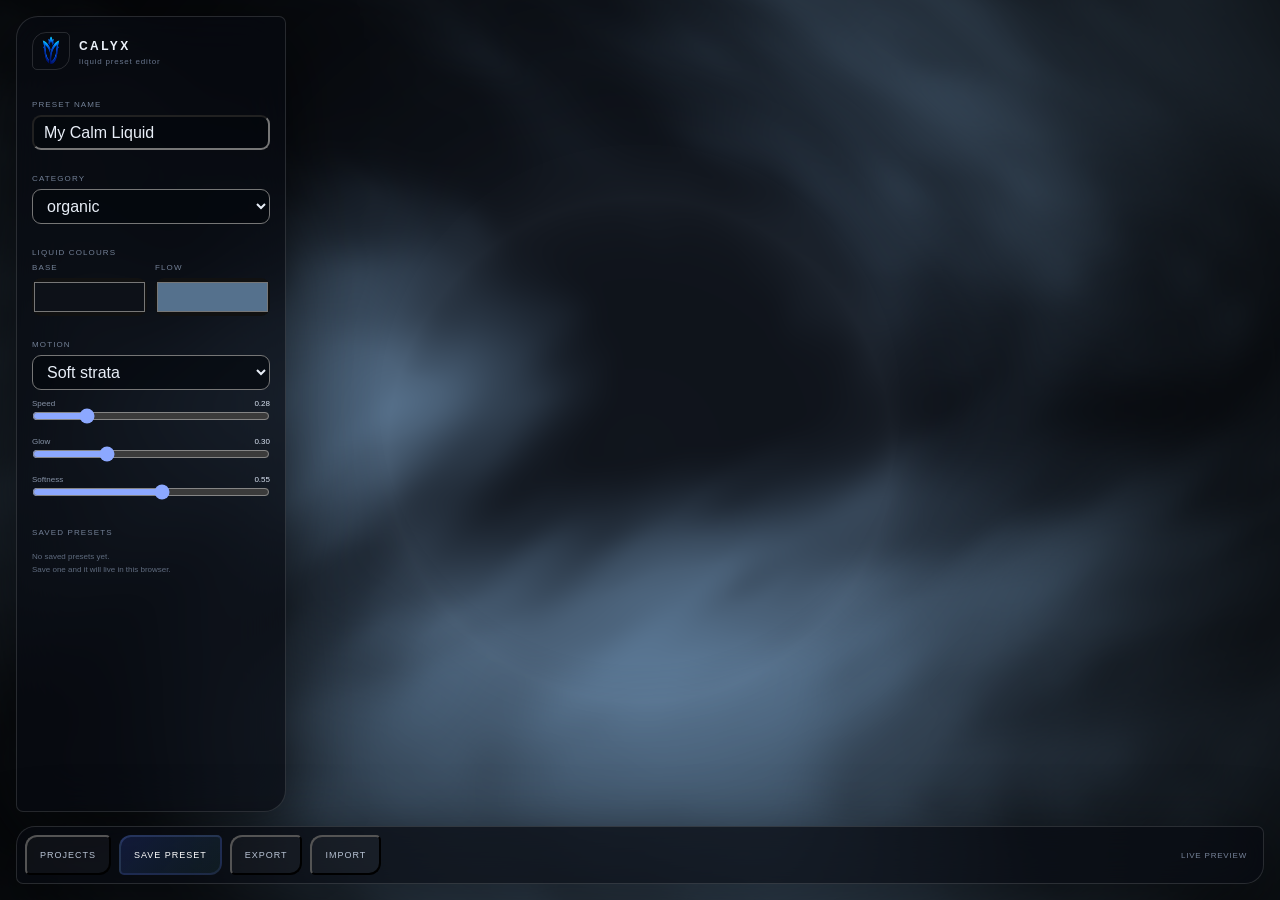
==== editor.html @ bb33efe3 "Create editor.html" ====
<!DOCTYPE html>
<html lang="en">

<head>
    <meta charset="UTF-8">
    <meta name="viewport" content="width=device-width,initial-scale=1,maximum-scale=1,user-scalable=no">
    <title>Calyx — Preset Editor</title>
    <link rel="icon" type="image/png" href="icon.png">
    <style>
        * {
            box-sizing: border-box;
            margin: 0;
            padding: 0
        }

        html,
        body {
            width: 100%;
            height: 100%;
            overflow: hidden;
            background: #030509;
            color: #edf3fb;
            font-family: -apple-system, BlinkMacSystemFont, "SF Pro Display", "Segoe UI", sans-serif
        }

        button,
        input,
        select {
            font: inherit
        }

        button {
            cursor: pointer
        }

        #gl {
            position: fixed;
            inset: 0;
            width: 100%;
            height: 100%;
            display: block
        }

        .shade {
            position: fixed;
            inset: 0;
            pointer-events: none;
            background: radial-gradient(circle at 50% 45%, transparent 32%, #000b 100%);
            z-index: 2
        }

        .panel {
            position: fixed;
            z-index: 10;
            background: #070a11b9;
            border: 1px solid #fff2;
            backdrop-filter: blur(24px);
            box-shadow: 0 22px 70px #0009
        }

        .side {
            left: 16px;
            top: 16px;
            bottom: 88px;
            width: 270px;
            border-radius: 22px 7px 22px 7px;
            padding: 15px;
            overflow: auto;
            scrollbar-width: thin;
            scrollbar-color: #ffffff30 transparent
        }

        .side::-webkit-scrollbar {
            width: 6px
        }

        .side::-webkit-scrollbar-thumb {
            background: #ffffff30;
            border-radius: 9px
        }

        .brand {
            display: flex;
            align-items: center;
            gap: 9px;
            margin-bottom: 18px
        }

        .brand img {
            width: 38px;
            height: 38px;
            border-radius: 14px 5px 14px 5px;
            border: 1px solid #fff2
        }

        .brand b {
            font-size: 12px;
            letter-spacing: .2em;
            text-transform: uppercase
        }

        .brand small {
            display: block;
            color: #68758c;
            font-size: 8px;
            margin-top: 3px;
            letter-spacing: .1em
        }

        .section {
            border-top: 1px solid #fff12;
            padding-top: 12px;
            margin-top: 12px
        }

        .section:first-of-type {
            border-top: 0;
            padding-top: 0;
            margin-top: 0
        }

        .label {
            display: block;
            color: #738096;
            font-size: 8px;
            letter-spacing: .14em;
            text-transform: uppercase;
            margin-bottom: 6px
        }

        input[type=text],
        select {
            width: 100%;
            height: 35px;
            background: #02050a99;
            border: 1px solid #fff17;
            color: #e8eef7;
            border-radius: 9px;
            padding: 0 10px;
            outline: 0
        }

        input[type=text]:focus,
        select:focus {
            border-color: #8baeff66
        }

        .row {
            display: grid;
            grid-template-columns: 1fr 1fr;
            gap: 8px
        }

        .field {
            margin-top: 9px
        }

        .color {
            height: 38px;
            width: 100%;
            border: 1px solid #fff17;
            border-radius: 9px;
            background: #111;
            overflow: hidden
        }

        .color input {
            width: 100%;
            height: 100%;
            border: 0;
            padding: 0;
            background: none
        }

        .range {
            width: 100%;
            accent-color: #8ca8ff
        }

        .rangeRow {
            display: flex;
            justify-content: space-between;
            color: #8793a7;
            font-size: 8px
        }

        .rangeRow output {
            color: #dbe5f4
        }

        .bottom {
            left: 16px;
            right: 16px;
            bottom: 16px;
            height: 58px;
            border-radius: 19px 7px 19px 7px;
            display: flex;
            align-items: center;
            gap: 8px;
            padding: 8px
        }

        .btn {
            height: 40px;
            border: 1px solid #fff16;
            background: #ffffff08;
            color: #b9c4d5;
            padding: 0 13px;
            border-radius: 12px 5px 12px 5px;
            font-size: 9px;
            letter-spacing: .11em
        }

        .btn:hover {
            background: #ffffff12;
            color: #fff
        }

        .primary {
            background: linear-gradient(135deg, #426bff2c, #6ef1e310);
            color: #fff;
            border-color: #7596ff38
        }

        .spacer {
            flex: 1
        }

        .presetName {
            color: #77849a;
            font-size: 8px;
            letter-spacing: .1em;
            text-transform: uppercase;
            padding: 0 8px
        }

        .cards {
            margin-top: 9px;
            display: grid;
            gap: 5px
        }

        .preset {
            border: 1px solid #fff12;
            background: #ffffff05;
            color: #aab5c5;
            border-radius: 8px;
            padding: 8px;
            text-align: left;
            font-size: 8px
        }

        .preset:hover {
            background: #ffffff0b;
            color: #fff
        }

        .empty {
            color: #5f6b7e;
            font-size: 8px;
            line-height: 1.6;
            padding: 5px 0
        }

        @media(max-width:760px) {
            .side {
                width: 230px;
                left: 8px;
                top: 8px;
                bottom: 78px
            }

            .bottom {
                left: 8px;
                right: 8px;
                bottom: 8px;
                overflow: auto
            }

            .bottom .btn {
                flex: none
            }

            .presetName {
                display: none
            }
        }
    </style>
</head>

<body>
    <canvas id="gl"></canvas>
    <div class="shade"></div>
    <aside class="panel side">
        <div class="brand"><img src="icon.png" alt="">
            <div><b>Calyx</b><small>liquid preset editor</small></div>
        </div>
        <div class="section"><label class="label">Preset name</label><input id="name" type="text" value="My Calm Liquid" maxlength="32">
        </div>
        <div class="section">
            <label class="label">Category</label><select id="cat"><option>organic</option><option>energy</option><option>matter</option><option>strange</option></select>
        </div>
        <div class="section"><label class="label">Liquid colours</label>
            <div class="row">
                <div><label class="label">Base</label>
                    <div class="color"><input id="a" type="color" value="#0d1118"></div>
                </div>
                <div><label class="label">Flow</label>
                    <div class="color"><input id="b" type="color" value="#55718d"></div>
                </div>
            </div>
        </div>
        <div class="section">
            <label class="label">Motion</label><select id="motion"><option value="0">Soft strata</option><option value="1">Cloudy flow</option><option value="2">Slow fold</option><option value="3">Gentle waves</option><option value="4">Quiet facets</option><option value="5">Warm drift</option><option value="6">Water current</option><option value="7">Soft rings</option><option value="8">Rotational haze</option><option value="9">Fine current</option><option value="10">Floating cloud</option><option value="11">Heavy flow</option><option value="12">Viscous blend</option><option value="13">Creamy ribbons</option><option value="14">Faint rain</option><option value="15">Velvet fold</option><option value="16">Long waves</option><option value="17">Still water</option></select>
            <div class="field">
                <div class="rangeRow"><span>Speed</span><output id="speedOut">0.28</output></div><input class="range" id="speed" type="range" min=".03" max="1.2" step=".01" value=".28">
            </div>
            <div class="field">
                <div class="rangeRow"><span>Glow</span><output id="glowOut">0.30</output></div><input class="range" id="glow" type="range" min="0" max="1" step=".01" value=".30">
            </div>
            <div class="field">
                <div class="rangeRow"><span>Softness</span><output id="softOut">0.55</output></div><input class="range" id="soft" type="range" min="0" max="1" step=".01" value=".55">
            </div>
        </div>
        <div class="section"><label class="label">Saved presets</label>
            <div id="saved" class="cards"></div>
        </div>
    </aside>
    <div class="panel bottom">
        <button class="btn" id="back">PROJECTS</button><button class="btn primary" id="save">SAVE PRESET</button><button class="btn" id="export">EXPORT</button><button class="btn" id="import">IMPORT</button><input id="file" type="file" accept=".json,application/json" hidden><span class="spacer"></span><span class="presetName" id="status">LIVE PREVIEW</span>
    </div>
    <script id="vs" type="x-shader/x-vertex">attribute vec2 a_position;void main(){gl_Position=vec4(a_position,0.,1.);}
    </script>
    <script id="fs" type="x-shader/x-fragment">
        precision mediump float;
uniform vec2 u_resolution,u_mouse;uniform float u_time,u_pulse,u_speed,u_soft,u_glow;uniform vec3 u_a,u_b;uniform int u_motion;
float hash(vec2 p){return fract(sin(dot(p,vec2(127.1,311.7)))*43758.5453);}
float noise(vec2 p){vec2 i=floor(p),f=fract(p);f=f*f*(3.-2.*f);return mix(mix(hash(i),hash(i+vec2(1.,0.)),f.x),mix(hash(i+vec2(0.,1.)),hash(i+vec2(1.,1.)),f.x),f.y);}
float fbm(vec2 p){float v=0.,a=.5;for(int i=0;i<4;i++){v+=noise(p)*a;p*=2.;a*=.5;}return v;}
vec2 rot(vec2 p,float a){float c=cos(a),s=sin(a);return vec2(c*p.x-s*p.y,s*p.x+c*p.y);}
void main(){
vec2 uv=(gl_FragCoord.xy-.5*u_resolution.xy)/min(u_resolution.x,u_resolution.y),mouse=(u_mouse-.5*u_resolution.xy)/min(u_resolution.x,u_resolution.y),p=uv;
float t=u_time*u_speed,d=length(p);p+=(mouse-p)*.055/(length(mouse-p)+.45);float v=0.;
if(u_motion==0){vec2 q=p;q.x+=sin(q.y*6.-t*.65)*.16;v=fbm(q*2.7+vec2(t*.06,-t*.03));}
else if(u_motion==1){vec2 q=p*2.5;v=fbm(q+vec2(t*.08,-t*.04));}
else if(u_motion==2){vec2 q=rot(p,t*.05);v=fbm(q*3.0);v=.5+.5*v+sin(q.x*7.+v*3.-t)*.08;}
else if(u_motion==3){vec2 q=p;q.y+=sin(q.x*5.+t*.45)*.12;v=fbm(q*3.2);}
else if(u_motion==4){vec2 q=p*3.;vec2 g=abs(fract(q)-.5);v=1.-length(g)*1.45;v=v*.7+fbm(q+t*.04)*.3;}
else if(u_motion==5){vec2 q=p*2.1;v=fbm(q+vec2(t*.16,-t*.08));v=.5+.5*v;}
else if(u_motion==6){vec2 q=p*3.;q.y+=sin(q.x*5.+t*.5)*.10;v=fbm(q);}
else if(u_motion==7){vec2 q=p*2.8;v=sin(length(q+vec2(sin(t),cos(t))*.12)*7.-t)*.10+.5+fbm(q+t*.03)*.35;}
else if(u_motion==8){vec2 q=rot(p,t*.035);v=fbm(q*2.2);}
else if(u_motion==9){vec2 q=p*3.;v=fbm(q*1.6+vec2(t*.05,-t*.02));v+=sin(q.x*8.+q.y*3.-t)*.08;}
else if(u_motion==10){vec2 q=p*3.5;v=fbm(q+vec2(sin(t*.3),cos(t*.25))*.12);}
else if(u_motion==11){vec2 q=p*2.5;v=fbm(q);v+=sin(q.x*5.+fbm(q*2.)*2.-t*.35)*.10;}
else if(u_motion==12){vec2 q=p;q.x+=fbm(q*2.)*.28;v=fbm(q*3.+vec2(t*.035,-t*.018));}
else if(u_motion==13){vec2 q=p*2.;q.y+=sin(q.x*4.+t*.2)*.08;v=fbm(q*2.);v+=sin(q.x*4.+v*2.-t*.15)*.06;}
else if(u_motion==14){vec2 q=p*4.;float col=floor(q.x);float yy=fract(q.y+t*.12*(.5+hash(vec2(col,2.))));v=smoothstep(.92,.12,yy)*.24+fbm(q*.7)*.55;}
else if(u_motion==15){vec2 q=rot(p,t*.02);v=fbm(q*2.4);v+=sin(q.x*5.+v*5.-t*.25)*.08;}
else if(u_motion==16){vec2 q=p;q.y+=sin(q.x*4.+t*.25)*.14;v=fbm(q*2.5);}
else {vec2 q=p*2.;v=fbm(q+vec2(sin(t*.2),cos(t*.17))*.08);v+=sin(q.x*3.+q.y*2.-t*.15)*.05;}
v=clamp(v,.02,.98);float s=smoothstep(.15,.85,v);vec3 color=mix(u_a,u_b,s);
float detail=mix(.03,.14,u_soft);color+=vec3(.8,.9,1.)*(pow(max(0.,1.-abs(v-.58)*3.2),2.)*detail*u_glow);
color+=vec3(.8,.9,1.)*(exp(-length(p-mouse)*6.)*.045*u_glow+exp(-abs(d-(.28+u_pulse*.12))*25.)*.12*u_glow);
color*=1.05-.38*smoothstep(.2,1.,d);gl_FragColor=vec4(max(color,vec3(0.)),1.);
}
</script>
    <script>
        const $=id=>document.getElementById(id), canvas=$("gl"),gl=canvas.getContext("webgl",{antialias:false});
function sh(t,s){let x=gl.createShader(t);gl.shaderSource(x,s);gl.compileShader(x);if(!gl.getShaderParameter(x,gl.COMPILE_STATUS))throw Error(gl.getShaderInfoLog(x));return x}
let p=gl.createProgram();gl.attachShader(p,sh(gl.VERTEX_SHADER,$("vs").textContent));gl.attachShader(p,sh(gl.FRAGMENT_SHADER,$("fs").textContent));gl.linkProgram(p);gl.useProgram(p);
let b=gl.createBuffer();gl.bindBuffer(gl.ARRAY_BUFFER,b);gl.bufferData(gl.ARRAY_BUFFER,new Float32Array([-1,-1,1,-1,-1,1,-1,1,1,-1,1,1]),gl.STATIC_DRAW);
let pos=gl.getAttribLocation(p,"a_position");gl.enableVertexAttribArray(pos);gl.vertexAttribPointer(pos,2,gl.FLOAT,false,0,0);
const U={res:gl.getUniformLocation(p,"u_resolution"),mouse:gl.getUniformLocation(p,"u_mouse"),time:gl.getUniformLocation(p,"u_time"),motion:gl.getUniformLocation(p,"u_motion"),pulse:gl.getUniformLocation(p,"u_pulse"),a:gl.getUniformLocation(p,"u_a"),b:gl.getUniformLocation(p,"u_b"),speed:gl.getUniformLocation(p,"u_speed"),soft:gl.getUniformLocation(p,"u_soft"),glow:gl.getUniformLocation(p,"u_glow")};
let dpr=1,W=1,H=1,mx=innerWidth/2,my=innerHeight/2,tx=mx,ty=innerHeight-my,pulse=0;
function resize(){dpr=Math.min(devicePixelRatio||1,1.25);W=Math.max(1,innerWidth*dpr);H=Math.max(1,innerHeight*dpr);canvas.width=W;canvas.height=H;gl.viewport(0,0,W,H)}addEventListener("resize",resize);resize();
addEventListener("pointermove",e=>{tx=e.clientX*dpr;ty=(innerHeight-e.clientY)*dpr},{passive:true});addEventListener("pointerdown",()=>pulse=1,{passive:true});
function rgb(h){h=h.replace("#","");return[parseInt(h.slice(0,2),16)/255,parseInt(h.slice(2,4),16)/255,parseInt(h.slice(4,6),16)/255]}
function preset(){return{name:$("name").value.trim()||"Untitled Liquid",category:$("cat").value,a:$("a").value,b:$("b").value,motion:+$("motion").value,speed:+$("speed").value,glow:+$("glow").value,soft:+$("soft").value,version:1}}
function apply(o){$("name").value=o.name||"Untitled Liquid";$("cat").value=o.category||"organic";$("a").value=o.a||"#0d1118";$("b").value=o.b||"#55718d";$("motion").value=o.motion??0;$("speed").value=o.speed??.28;$("glow").value=o.glow??.3;$("soft").value=o.soft??.55;sync()}
function sync(){["speed","glow","soft"].forEach(id=>$(id+"Out").textContent=(+$(id).value).toFixed(2))}
["name","cat","a","b","motion","speed","glow","soft"].forEach(id=>$(id).addEventListener("input",sync));sync();
function renderSaved(){let arr=JSON.parse(localStorage.getItem("calyx.presets")||"[]"),box=$("saved");box.innerHTML="";if(!arr.length){box.innerHTML='<div class="empty">No saved presets yet.<br>Save one and it will live in this browser.</div>';return}arr.forEach((o,i)=>{let x=document.createElement("button");x.className="preset";x.textContent=o.name;x.onclick=()=>apply(o);box.appendChild(x)})}
$("save").onclick=()=>{let o=preset(),arr=JSON.parse(localStorage.getItem("calyx.presets")||"[]");let i=arr.findIndex(x=>x.name===o.name);if(i>=0)arr[i]=o;else arr.unshift(o);localStorage.setItem("calyx.presets",JSON.stringify(arr));renderSaved();$("status").textContent="SAVED • "+o.name;setTimeout(()=>$("status").textContent="LIVE PREVIEW",1200)};
$("export").onclick=()=>{let o=preset(),blob=new Blob([JSON.stringify(o,null,2)],{type:"application/json"}),a=document.createElement("a");a.href=URL.createObjectURL(blob);a.download=o.name.toLowerCase().replace(/[^a-z0-9]+/g,"-")+".json";a.click();URL.revokeObjectURL(a.href);$("status").textContent="EXPORTED";setTimeout(()=>$("status").textContent="LIVE PREVIEW",1000)};
$("import").onclick=()=>$("file").click();
$("file").onchange=e=>{let f=e.target.files[0];if(!f)return;let r=new FileReader();r.onload=()=>{try{apply(JSON.parse(r.result));$("status").textContent="IMPORTED"}catch(_){$("status").textContent="INVALID PRESET"}setTimeout(()=>$("status").textContent="LIVE PREVIEW",1200)};r.readAsText(f);e.target.value=""};
$("back").onclick=()=>location.href="index.html";
function frame(t){mx+=(tx-mx)*.08;my+=(ty-my)*.08;pulse*=.92;let o=preset();gl.uniform2f(U.res,W,H);gl.uniform2f(U.mouse,mx,my);gl.uniform1f(U.time,t*.001);gl.uniform1i(U.motion,o.motion);gl.uniform1f(U.pulse,pulse);gl.uniform3fv(U.a,rgb(o.a));gl.uniform3fv(U.b,rgb(o.b));gl.uniform1f(U.speed,o.speed);gl.uniform1f(U.soft,o.soft);gl.uniform1f(U.glow,o.glow);gl.drawArrays(gl.TRIANGLES,0,6);requestAnimationFrame(frame)}
renderSaved();requestAnimationFrame(frame);
    </script>
</body>

</html>
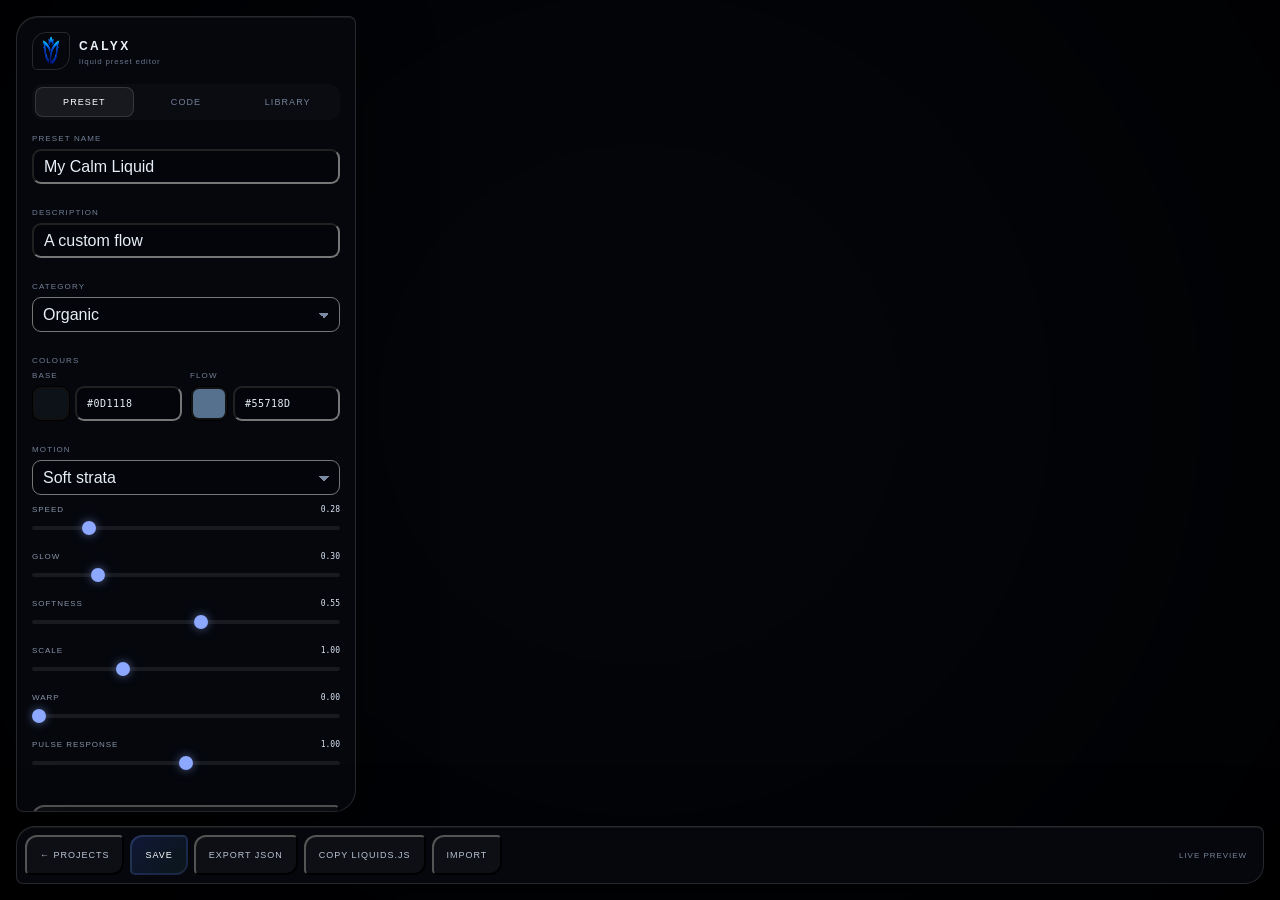
==== commit afda3f22: "Update editor.html" ====
--- a/editor.html
+++ b/editor.html
@@ -2,393 +2,1541 @@
 <html lang="en">
 
 <head>
-    <meta charset="UTF-8">
-    <meta name="viewport" content="width=device-width,initial-scale=1,maximum-scale=1,user-scalable=no">
-    <title>Calyx — Preset Editor</title>
-    <link rel="icon" type="image/png" href="icon.png">
-    <style>
-        * {
-            box-sizing: border-box;
-            margin: 0;
-            padding: 0
+  <meta charset="UTF-8">
+  <meta name="viewport" content="width=device-width,initial-scale=1,maximum-scale=1,user-scalable=no">
+  <title>Calyx — Preset Editor</title>
+  <link rel="icon" type="image/png" href="icon.png">
+  <style>
+    * {
+      box-sizing: border-box;
+      margin: 0;
+      padding: 0
+    }
+
+    html,
+    body {
+      width: 100%;
+      height: 100%;
+      overflow: hidden;
+      background: #030509;
+      color: #edf3fb;
+      font-family: -apple-system, BlinkMacSystemFont, "SF Pro Display", "Segoe UI", sans-serif
+    }
+
+    button,
+    input,
+    select,
+    textarea {
+      font: inherit
+    }
+
+    button {
+      cursor: pointer
+    }
+
+    #gl {
+      position: fixed;
+      inset: 0;
+      width: 100%;
+      height: 100%;
+      display: block
+    }
+
+    .shade {
+      position: fixed;
+      inset: 0;
+      pointer-events: none;
+      background: radial-gradient(circle at 50% 45%, transparent 32%, #000b 100%);
+      z-index: 2
+    }
+
+    .panel {
+      position: fixed;
+      z-index: 10;
+      background: #070a11c2;
+      border: 1px solid #fff2;
+      backdrop-filter: blur(26px);
+      box-shadow: 0 22px 70px #0009, inset 0 1px #fff1
+    }
+
+    /* ---------- SIDE PANEL ---------- */
+    .side {
+      left: 16px;
+      top: 16px;
+      bottom: 88px;
+      width: 340px;
+      border-radius: 22px 7px 22px 7px;
+      padding: 15px;
+      overflow-y: auto;
+      overflow-x: hidden;
+      scrollbar-width: thin;
+      scrollbar-color: #ffffff30 transparent;
+      display: flex;
+      flex-direction: column
+    }
+
+    .side::-webkit-scrollbar {
+      width: 6px
+    }
+
+    .side::-webkit-scrollbar-thumb {
+      background: #ffffff30;
+      border-radius: 9px
+    }
+
+    .side::-webkit-scrollbar-thumb:hover {
+      background: #ffffff50
+    }
+
+    .brand {
+      display: flex;
+      align-items: center;
+      gap: 9px;
+      margin-bottom: 14px;
+      flex-shrink: 0
+    }
+
+    .brand img {
+      width: 38px;
+      height: 38px;
+      border-radius: 14px 5px 14px 5px;
+      border: 1px solid #fff2
+    }
+
+    .brand b {
+      font-size: 12px;
+      letter-spacing: .2em;
+      text-transform: uppercase
+    }
+
+    .brand small {
+      display: block;
+      color: #68758c;
+      font-size: 8px;
+      margin-top: 3px;
+      letter-spacing: .1em
+    }
+
+    /* ---------- TABS ---------- */
+    .tabs {
+      display: flex;
+      gap: 3px;
+      padding: 3px;
+      background: #ffffff06;
+      border: 1px solid #fff10;
+      border-radius: 11px;
+      margin-bottom: 14px;
+      flex-shrink: 0
+    }
+
+    .tab {
+      flex: 1;
+      height: 30px;
+      border: 1px solid transparent;
+      background: transparent;
+      color: #75829a;
+      border-radius: 8px;
+      font-size: 9px;
+      letter-spacing: .12em;
+      text-transform: uppercase;
+      cursor: pointer;
+      transition: .18s
+    }
+
+    .tab:hover {
+      color: #c8d2e2
+    }
+
+    .tab.active {
+      background: #ffffff0e;
+      color: #fff;
+      border-color: #fff2
+    }
+
+    .tab-panel {
+      display: none;
+      animation: panelFade .25s ease-out
+    }
+
+    .tab-panel.active {
+      display: block
+    }
+
+    @keyframes panelFade {
+      from {
+        opacity: 0;
+        transform: translateY(4px)
+      }
+
+      to {
+        opacity: 1;
+        transform: translateY(0)
+      }
+    }
+
+    /* ---------- FORM ---------- */
+    .section {
+      border-top: 1px solid #fff12;
+      padding-top: 12px;
+      margin-top: 12px
+    }
+
+    .section:first-child {
+      border-top: 0;
+      padding-top: 0;
+      margin-top: 0
+    }
+
+    .label {
+      display: block;
+      color: #738096;
+      font-size: 8px;
+      letter-spacing: .14em;
+      text-transform: uppercase;
+      margin-bottom: 6px
+    }
+
+    input[type=text],
+    select {
+      width: 100%;
+      height: 35px;
+      background: #02050a99;
+      border: 1px solid #fff17;
+      color: #e8eef7;
+      border-radius: 9px;
+      padding: 0 10px;
+      outline: 0;
+      transition: border-color .18s
+    }
+
+    input[type=text]:focus,
+    select:focus {
+      border-color: #8baeff66
+    }
+
+    select {
+      appearance: none;
+      background-image: linear-gradient(45deg, transparent 50%, #7b8aa0 50%),
+        linear-gradient(135deg, #7b8aa0 50%, transparent 50%);
+      background-position: calc(100% - 15px) 15px, calc(100% - 10px) 15px;
+      background-size: 5px 5px, 5px 5px;
+      background-repeat: no-repeat;
+      padding-right: 30px
+    }
+
+    .row {
+      display: grid;
+      grid-template-columns: 1fr 1fr;
+      gap: 8px
+    }
+
+    .field {
+      margin-top: 9px
+    }
+
+    .colorWrap {
+      display: flex;
+      gap: 5px;
+      align-items: stretch
+    }
+
+    .colorWrap input[type=color] {
+      width: 38px;
+      height: 35px;
+      border: 1px solid #fff17;
+      border-radius: 9px;
+      background: #111;
+      padding: 2px;
+      cursor: pointer
+    }
+
+    .colorWrap input[type=color]::-webkit-color-swatch-wrapper {
+      padding: 0
+    }
+
+    .colorWrap input[type=color]::-webkit-color-swatch {
+      border: 0;
+      border-radius: 6px
+    }
+
+    .colorWrap input[type=text] {
+      flex: 1;
+      font-family: "SF Mono", Monaco, Menlo, Consolas, monospace;
+      font-size: 10px;
+      letter-spacing: .05em;
+      text-transform: uppercase
+    }
+
+    /* ---------- SLIDERS ---------- */
+    .slider {
+      margin-top: 10px
+    }
+
+    .sliderHead {
+      display: flex;
+      justify-content: space-between;
+      color: #8793a7;
+      font-size: 8px;
+      letter-spacing: .12em;
+      text-transform: uppercase;
+      margin-bottom: 4px
+    }
+
+    .sliderHead output {
+      color: #dbe5f4;
+      font-family: "SF Mono", Monaco, Menlo, Consolas, monospace;
+      letter-spacing: 0
+    }
+
+    input[type=range] {
+      width: 100%;
+      -webkit-appearance: none;
+      appearance: none;
+      height: 20px;
+      background: transparent;
+      cursor: pointer
+    }
+
+    input[type=range]::-webkit-slider-runnable-track {
+      height: 4px;
+      background: #ffffff14;
+      border-radius: 4px
+    }
+
+    input[type=range]::-webkit-slider-thumb {
+      -webkit-appearance: none;
+      appearance: none;
+      width: 14px;
+      height: 14px;
+      border-radius: 50%;
+      background: #8ca8ff;
+      margin-top: -5px;
+      box-shadow: 0 0 10px #8ca8ff88;
+      transition: transform .15s
+    }
+
+    input[type=range]:hover::-webkit-slider-thumb {
+      transform: scale(1.15)
+    }
+
+    input[type=range]::-moz-range-track {
+      height: 4px;
+      background: #ffffff14;
+      border-radius: 4px
+    }
+
+    input[type=range]::-moz-range-thumb {
+      width: 14px;
+      height: 14px;
+      border: 0;
+      border-radius: 50%;
+      background: #8ca8ff;
+      box-shadow: 0 0 10px #8ca8ff88
+    }
+
+    /* ---------- BUTTONS ---------- */
+    .btn {
+      height: 40px;
+      border: 1px solid #fff16;
+      background: #ffffff08;
+      color: #b9c4d5;
+      padding: 0 13px;
+      border-radius: 12px 5px 12px 5px;
+      font-size: 9px;
+      letter-spacing: .11em;
+      transition: .18s;
+      white-space: nowrap
+    }
+
+    .btn:hover {
+      background: #ffffff12;
+      color: #fff
+    }
+
+    .btn:active {
+      transform: scale(.96)
+    }
+
+    .primary {
+      background: linear-gradient(135deg, #426bff2c, #6ef1e310);
+      color: #fff;
+      border-color: #7596ff38
+    }
+
+    .btn.full {
+      width: 100%;
+      margin-top: 4px
+    }
+
+    .btn.chip {
+      height: 26px;
+      padding: 0 9px;
+      border-radius: 8px 4px 8px 4px;
+      font-size: 8px;
+      letter-spacing: .08em
+    }
+
+    .btn.danger:hover {
+      background: #ff3b3b22;
+      border-color: #ff3b3b55;
+      color: #ffb0b0
+    }
+
+    /* ---------- CODE TAB ---------- */
+    .codeHelp {
+      background: #ffffff05;
+      border: 1px solid #fff10;
+      border-radius: 10px;
+      padding: 10px;
+      font-size: 8px;
+      line-height: 1.7;
+      color: #8793a7;
+      margin-bottom: 10px
+    }
+
+    .codeHelp b {
+      color: #b9c4d5
+    }
+
+    .codeHelp code {
+      font-family: "SF Mono", Monaco, Menlo, Consolas, monospace;
+      background: #ffffff0a;
+      padding: 1px 4px;
+      border-radius: 3px;
+      color: #cdd8e8
+    }
+
+    .codeHelp details {
+      margin-top: 6px
+    }
+
+    .codeHelp summary {
+      cursor: pointer;
+      color: #9aa8bf;
+      outline: 0
+    }
+
+    .codeHelp ul {
+      margin: 6px 0 0 14px;
+      padding: 0
+    }
+
+    .codeHelp li {
+      margin: 3px 0
+    }
+
+    #customCode {
+      width: 100%;
+      min-height: 300px;
+      background: #02050a;
+      border: 1px solid #fff17;
+      border-radius: 10px;
+      color: #cdd8e8;
+      padding: 12px;
+      font-family: "SF Mono", Monaco, Menlo, Consolas, monospace;
+      font-size: 11px;
+      line-height: 1.65;
+      resize: vertical;
+      outline: 0;
+      tab-size: 2;
+      transition: border-color .18s;
+      caret-color: #8ca8ff
+    }
+
+    #customCode:focus {
+      border-color: #8baeff66
+    }
+
+    #customCode::placeholder {
+      color: #445064
+    }
+
+    .snippetRow {
+      display: flex;
+      flex-wrap: wrap;
+      gap: 5px;
+      margin-top: 9px
+    }
+
+    .codeError {
+      display: none;
+      margin-top: 9px;
+      padding: 9px 11px;
+      background: #ff3b3b14;
+      border: 1px solid #ff5b5b44;
+      border-radius: 9px;
+      color: #ffb0b0;
+      font-family: "SF Mono", Monaco, Menlo, Consolas, monospace;
+      font-size: 9px;
+      line-height: 1.5;
+      white-space: pre-wrap;
+      word-break: break-word
+    }
+
+    .codeError.show {
+      display: block
+    }
+
+    /* ---------- LIBRARY ---------- */
+    .cards {
+      display: grid;
+      gap: 6px
+    }
+
+    .preset {
+      display: flex;
+      align-items: center;
+      gap: 10px;
+      border: 1px solid #fff12;
+      background: #ffffff05;
+      border-radius: 12px 5px 12px 5px;
+      padding: 9px 11px;
+      text-align: left;
+      font-size: 10px;
+      color: #dbe5f4;
+      transition: .18s;
+      cursor: pointer
+    }
+
+    .preset:hover {
+      background: #ffffff0b;
+      border-color: #fff3;
+      transform: translateX(2px)
+    }
+
+    .preset .swatch {
+      display: flex;
+      gap: 3px;
+      flex-shrink: 0
+    }
+
+    .preset .swatch i {
+      display: block;
+      width: 12px;
+      height: 12px;
+      border-radius: 50%;
+      border: 1px solid #fff2
+    }
+
+    .preset .pInfo {
+      flex: 1;
+      min-width: 0
+    }
+
+    .preset .pInfo b {
+      display: block;
+      font-weight: 500;
+      white-space: nowrap;
+      overflow: hidden;
+      text-overflow: ellipsis
+    }
+
+    .preset .pInfo small {
+      display: block;
+      color: #68758c;
+      font-size: 8px;
+      margin-top: 2px
+    }
+
+    .preset .pDel {
+      width: 24px;
+      height: 24px;
+      border: 1px solid transparent;
+      background: transparent;
+      color: #5f6b7e;
+      border-radius: 6px;
+      font-size: 14px;
+      line-height: 1;
+      cursor: pointer;
+      transition: .15s;
+      flex-shrink: 0
+    }
+
+    .preset .pDel:hover {
+      color: #ff8080;
+      background: #ff3b3b18;
+      border-color: #ff5b5b44
+    }
+
+    .empty {
+      color: #5f6b7e;
+      font-size: 9px;
+      line-height: 1.7;
+      padding: 12px 5px;
+      text-align: center
+    }
+
+    /* ---------- BOTTOM BAR ---------- */
+    .bottom {
+      left: 16px;
+      right: 16px;
+      bottom: 16px;
+      height: 58px;
+      border-radius: 19px 7px 19px 7px;
+      display: flex;
+      align-items: center;
+      gap: 6px;
+      padding: 8px;
+      overflow-x: auto;
+      scrollbar-width: none
+    }
+
+    .bottom::-webkit-scrollbar {
+      display: none
+    }
+
+    .spacer {
+      flex: 1;
+      min-width: 12px
+    }
+
+    .status {
+      color: #77849a;
+      font-size: 8px;
+      letter-spacing: .12em;
+      text-transform: uppercase;
+      padding: 0 8px;
+      white-space: nowrap;
+      transition: color .25s
+    }
+
+    .status.success {
+      color: #7ed7b9
+    }
+
+    .status.error {
+      color: #ff8080
+    }
+
+    /* ---------- TOAST ---------- */
+    .toast {
+      position: fixed;
+      bottom: 92px;
+      left: 50%;
+      transform: translateX(-50%) translateY(20px);
+      padding: 12px 22px;
+      background: #0a0e17e8;
+      border: 1px solid #fff2;
+      border-radius: 14px 6px 14px 6px;
+      color: #e8eef7;
+      font-size: 10px;
+      letter-spacing: .12em;
+      text-transform: uppercase;
+      backdrop-filter: blur(20px);
+      z-index: 100;
+      opacity: 0;
+      pointer-events: none;
+      transition: opacity .3s, transform .3s;
+      box-shadow: 0 18px 50px #0009
+    }
+
+    .toast.show {
+      opacity: 1;
+      transform: translateX(-50%) translateY(0)
+    }
+
+    .toast.success {
+      border-color: #5bffa288;
+      color: #b0ffd0
+    }
+
+    .toast.error {
+      border-color: #ff5b5b88;
+      color: #ffb0b0
+    }
+
+    /* ---------- RESPONSIVE ---------- */
+    @media(max-width:820px) {
+      .side {
+        width: calc(100vw - 16px);
+        left: 8px;
+        top: 8px;
+        bottom: 78px;
+        padding: 12px
+      }
+
+      .bottom {
+        left: 8px;
+        right: 8px;
+        bottom: 8px;
+        height: 56px
+      }
+
+      .status {
+        display: none
+      }
+    }
+
+    @media(max-width:420px) {
+      .tabs .tab {
+        font-size: 8px;
+        letter-spacing: .08em
+      }
+
+      .bottom .btn {
+        padding: 0 10px;
+        font-size: 8px
+      }
+    }
+  </style>
+</head>
+
+<body>
+  <canvas id="gl"></canvas>
+  <div class="shade"></div>
+
+  <aside class="panel side">
+    <div class="brand">
+      <img src="icon.png" alt="">
+      <div><b>Calyx</b><small>liquid preset editor</small></div>
+    </div>
+
+    <div class="tabs">
+      <button class="tab active" data-tab="preset">PRESET</button>
+      <button class="tab" data-tab="code">CODE</button>
+      <button class="tab" data-tab="presets">LIBRARY</button>
+    </div>
+
+    <!-- ============ PRESET TAB ============ -->
+    <div class="tab-panel active" data-panel="preset">
+      <div class="section">
+        <label class="label">Preset name</label>
+        <input id="name" type="text" value="My Calm Liquid" maxlength="32">
+      </div>
+
+      <div class="section">
+        <label class="label">Description</label>
+        <input id="desc" type="text" value="A custom flow" maxlength="48">
+      </div>
+
+      <div class="section">
+        <label class="label">Category</label>
+        <select id="cat">
+          <option value="organic">Organic</option>
+          <option value="energy">Energy</option>
+          <option value="matter">Matter</option>
+          <option value="strange">Strange</option>
+        </select>
+      </div>
+
+      <div class="section">
+        <label class="label">Colours</label>
+        <div class="row">
+          <div>
+            <label class="label">Base</label>
+            <div class="colorWrap">
+              <input id="a" type="color" value="#0d1118">
+              <input id="aHex" type="text" value="#0d1118" maxlength="7">
+            </div>
+          </div>
+          <div>
+            <label class="label">Flow</label>
+            <div class="colorWrap">
+              <input id="b" type="color" value="#55718d">
+              <input id="bHex" type="text" value="#55718d" maxlength="7">
+            </div>
+          </div>
+        </div>
+      </div>
+
+      <div class="section">
+        <label class="label">Motion</label>
+        <select id="motion">
+          <option value="0">Soft strata</option>
+          <option value="1">Cloudy flow</option>
+          <option value="2">Slow fold</option>
+          <option value="3">Gentle waves</option>
+          <option value="4">Quiet facets</option>
+          <option value="5">Warm drift</option>
+          <option value="6">Water current</option>
+          <option value="7">Soft rings</option>
+          <option value="8">Rotational haze</option>
+          <option value="9">Fine current</option>
+          <option value="10">Floating cloud</option>
+          <option value="11">Heavy flow</option>
+          <option value="12">Viscous blend</option>
+          <option value="13">Creamy ribbons</option>
+          <option value="14">Faint rain</option>
+          <option value="15">Velvet fold</option>
+          <option value="16">Long waves</option>
+          <option value="17">Still water</option>
+          <option value="18">Mirror distortion</option>
+          <option value="19">Dense lattice</option>
+          <option value="20">Charged spiral</option>
+          <option value="21">Earthy growth</option>
+          <option value="22">Branching heat</option>
+          <option value="23">Soft mirror</option>
+          <option value="24">Fluid sheets</option>
+          <option value="25">Floral turbulence</option>
+          <option value="26">Pressure waves</option>
+          <option value="27">Cracked convection</option>
+          <option value="28">Planetary heat</option>
+          <option value="29">Icy growth</option>
+          <option value="30">Dark folds</option>
+          <option value="31">Particle stream</option>
+          <option value="-1">✨ Custom Code</option>
+        </select>
+
+        <div class="slider">
+          <div class="sliderHead"><span>Speed</span><output id="speedOut">0.28</output></div>
+          <input type="range" id="speed" min=".03" max="1.5" step=".01" value=".28">
+        </div>
+        <div class="slider">
+          <div class="sliderHead"><span>Glow</span><output id="glowOut">0.30</output></div>
+          <input type="range" id="glow" min="0" max="1.5" step=".01" value=".30">
+        </div>
+        <div class="slider">
+          <div class="sliderHead"><span>Softness</span><output id="softOut">0.55</output></div>
+          <input type="range" id="soft" min="0" max="1" step=".01" value=".55">
+        </div>
+        <div class="slider">
+          <div class="sliderHead"><span>Scale</span><output id="scaleOut">1.00</output></div>
+          <input type="range" id="scale" min=".2" max="3" step=".01" value="1">
+        </div>
+        <div class="slider">
+          <div class="sliderHead"><span>Warp</span><output id="warpOut">0.00</output></div>
+          <input type="range" id="warp" min="0" max="1" step=".01" value="0">
+        </div>
+        <div class="slider">
+          <div class="sliderHead"><span>Pulse response</span><output id="pulseOut">1.00</output></div>
+          <input type="range" id="pulse" min="0" max="2" step=".01" value="1">
+        </div>
+      </div>
+
+      <div class="section">
+        <button class="btn full" id="randomize">🎲 RANDOMIZE PARAMETERS</button>
+      </div>
+    </div>
+
+    <!-- ============ CODE TAB ============ -->
+    <div class="tab-panel" data-panel="code">
+      <div class="codeHelp">
+        Write custom GLSL motion code. Set <code>v</code> to your result (0.0 – 1.0). Do not redeclare <code>v</code>.
+        <details>
+          <summary>Variables &amp; helpers</summary>
+          <ul>
+            <li><b>p</b> — vec2 position, origin at centre</li>
+            <li><b>t</b> — float time × speed</li>
+            <li><b>mouse</b> — vec2 mouse position</li>
+            <li><b>d</b> — float distance from centre</li>
+            <li><b>hash(vec2)</b> — pseudo-random 0–1</li>
+            <li><b>noise(vec2)</b> — smooth value noise</li>
+            <li><b>fbm(vec2)</b> — fractal Brownian motion</li>
+            <li><b>rot(vec2, float)</b> — rotate a vector</li>
+          </ul>
+        </details>
+      </div>
+
+      <textarea id="customCode" spellcheck="false" placeholder="// Set v to your result..."></textarea>
+
+      <div class="snippetRow">
+        <button class="btn chip" data-snippet="flow">Flow</button>
+        <button class="btn chip" data-snippet="warp">Warp</button>
+        <button class="btn chip" data-snippet="rings">Rings</button>
+        <button class="btn chip" data-snippet="grid">Grid</button>
+        <button class="btn chip" data-snippet="radial">Radial</button>
+        <button class="btn chip" data-snippet="cells">Cells</button>
+        <button class="btn chip" data-snippet="clear">Clear</button>
+      </div>
+
+      <div class="codeError" id="codeError"></div>
+    </div>
+
+    <!-- ============ PRESETS TAB ============ -->
+    <div class="tab-panel" data-panel="presets">
+      <label class="label">Saved presets</label>
+      <div id="saved" class="cards"></div>
+    </div>
+  </aside>
+
+  <div class="panel bottom">
+    <button class="btn" id="back">← PROJECTS</button>
+    <button class="btn primary" id="save">SAVE</button>
+    <button class="btn" id="export">EXPORT JSON</button>
+    <button class="btn" id="copyJs">COPY LIQUIDS.JS</button>
+    <button class="btn" id="import">IMPORT</button>
+    <input id="file" type="file" accept=".json,application/json" hidden>
+    <span class="spacer"></span>
+    <span class="status" id="status">LIVE PREVIEW</span>
+  </div>
+
+  <div class="toast" id="toast"></div>
+
+  <!-- ============================================================
+       VERTEX SHADER
+       ============================================================ -->
+  <script id="vs" type="x-shader/x-vertex">
+    attribute vec2 a_position;
+    void main(){ gl_Position = vec4(a_position, 0., 1.); }
+  </script>
+
+  <!-- ============================================================
+       FRAGMENT SHADER
+       Custom code is injected at the placeholder // __CUSTOM_CODE__
+       ============================================================ -->
+  <script id="fs" type="x-shader/x-fragment">
+    precision mediump float;
+    uniform vec2 u_resolution, u_mouse;
+    uniform float u_time, u_pulse, u_speed, u_soft, u_glow;
+    uniform float u_scale, u_warp, u_pulseAmt;
+    uniform vec3 u_a, u_b;
+    uniform int u_motion;
+
+    float hash(vec2 p){ return fract(sin(dot(p, vec2(127.1, 311.7))) * 43758.5453); }
+    float noise(vec2 p){
+      vec2 i = floor(p), f = fract(p);
+      f = f * f * (3. - 2. * f);
+      return mix(mix(hash(i), hash(i + vec2(1., 0.)), f.x),
+                 mix(hash(i + vec2(0., 1.)), hash(i + vec2(1., 1.)), f.x), f.y);
+    }
+    float fbm(vec2 p){
+      float v = 0., a = .5;
+      for(int i = 0; i < 5; i++){ v += noise(p) * a; p *= 2.; a *= .5; }
+      return v;
+    }
+    vec2 rot(vec2 p, float a){ float c = cos(a), s = sin(a); return vec2(c*p.x - s*p.y, s*p.x + c*p.y); }
+
+    void main(){
+      vec2 uv = (gl_FragCoord.xy - .5 * u_resolution.xy) / min(u_resolution.x, u_resolution.y);
+      vec2 mouse = (u_mouse - .5 * u_resolution.xy) / min(u_resolution.x, u_resolution.y);
+      vec2 p = uv;
+      float t = u_time * u_speed;
+      float d = length(p);
+
+      // Mouse repulsion
+      vec2 md = p - mouse;
+      float mdist = length(md);
+      if (mdist < .8) {
+        p += normalize(md) * .055 * (1. - mdist / .8);
+      }
+
+      // Global scale
+      p *= u_scale;
+
+      // Global warp
+      if (u_warp > 0.001) {
+        p += vec2(fbm(p * 2. + t * .3), fbm(p * 2. + 5.3 + t * .25)) * u_warp * .3;
+      }
+
+      float v = 0.;
+
+      if (u_motion == -1) {
+        // __CUSTOM_CODE__
+      } else if(u_motion == 0) {
+        vec2 q = p; q.x += sin(q.y * 6. - t * .65) * .16;
+        v = fbm(q * 2.7 + vec2(t * .06, -t * .03));
+      } else if(u_motion == 1) {
+        vec2 q = p * 2.5; v = fbm(q + vec2(t * .08, -t * .04));
+      } else if(u_motion == 2) {
+        vec2 q = rot(p, t * .05); v = fbm(q * 3.0);
+        v = .5 + .5 * v + sin(q.x * 7. + v * 3. - t) * .08;
+      } else if(u_motion == 3) {
+        vec2 q = p; q.y += sin(q.x * 5. + t * .45) * .12;
+        v = fbm(q * 3.2);
+      } else if(u_motion == 4) {
+        vec2 q = p * 3.; vec2 g = abs(fract(q) - .5);
+        v = 1. - length(g) * 1.45;
+        v = v * .7 + fbm(q + t * .04) * .3;
+      } else if(u_motion == 5) {
+        vec2 q = p * 2.1; v = fbm(q + vec2(t * .16, -t * .08));
+        v = .5 + .5 * v;
+      } else if(u_motion == 6) {
+        vec2 q = p * 3.; q.y += sin(q.x * 5. + t * .5) * .10;
+        v = fbm(q);
+      } else if(u_motion == 7) {
+        vec2 q = p * 2.8;
+        v = sin(length(q + vec2(sin(t), cos(t)) * .12) * 7. - t) * .10 + .5 + fbm(q + t * .03) * .35;
+      } else if(u_motion == 8) {
+        vec2 q = rot(p, t * .035); v = fbm(q * 2.2);
+      } else if(u_motion == 9) {
+        vec2 q = p * 3.; v = fbm(q * 1.6 + vec2(t * .05, -t * .02));
+        v += sin(q.x * 8. + q.y * 3. - t) * .08;
+      } else if(u_motion == 10) {
+        vec2 q = p * 3.5; v = fbm(q + vec2(sin(t * .3), cos(t * .25)) * .12);
+      } else if(u_motion == 11) {
+        vec2 q = p * 2.5; v = fbm(q);
+        v += sin(q.x * 5. + fbm(q * 2.) * 2. - t * .35) * .10;
+      } else if(u_motion == 12) {
+        vec2 q = p; q.x += fbm(q * 2.) * .28;
+        v = fbm(q * 3. + vec2(t * .035, -t * .018));
+      } else if(u_motion == 13) {
+        vec2 q = p * 2.; q.y += sin(q.x * 4. + t * .2) * .08;
+        v = fbm(q * 2.);
+        v += sin(q.x * 4. + v * 2. - t * .15) * .06;
+      } else if(u_motion == 14) {
+        vec2 q = p * 4.; float col = floor(q.x);
+        float yy = fract(q.y + t * .12 * (.5 + hash(vec2(col, 2.))));
+        v = smoothstep(.92, .12, yy) * .24 + fbm(q * .7) * .55;
+      } else if(u_motion == 15) {
+        vec2 q = rot(p, t * .02); v = fbm(q * 2.4);
+        v += sin(q.x * 5. + v * 5. - t * .25) * .08;
+      } else if(u_motion == 16) {
+        vec2 q = p; q.y += sin(q.x * 4. + t * .25) * .14;
+        v = fbm(q * 2.5);
+      } else if(u_motion == 17) {
+        vec2 q = p * 2.; v = fbm(q + vec2(sin(t * .2), cos(t * .17)) * .08);
+        v += sin(q.x * 3. + q.y * 2. - t * .15) * .05;
+      } else if(u_motion == 18) {
+        vec2 q = p * 2.2; v = fbm(q + vec2(t * .04, -t * .02));
+        v += sin(q.y * 6. + v * 2.) * .06;
+      } else if(u_motion == 19) {
+        vec2 q = p * 1.8; v = fbm(q * 2. + vec2(-t * .03, t * .06));
+        v = pow(v, 1.2);
+      } else if(u_motion == 20) {
+        vec2 q = rot(p, t * .07); v = fbm(q * 2.5 + vec2(sin(t * .5), cos(t * .3)) * .1);
+      } else if(u_motion == 21) {
+        vec2 q = p * 3.2; v = fbm(q * .8 + vec2(t * .02, -t * .01));
+        v += sin(q.x * 3. + q.y * 5. - t) * .1;
+      } else if(u_motion == 22) {
+        vec2 q = p * 2.4; v = fbm(q + vec2(t * .09, t * .04));
+        v += sin(q.x * 7. + fbm(q * 3.) * 3. - t * .4) * .09;
+      } else if(u_motion == 23) {
+        vec2 q = p * 2.0; v = fbm(q + vec2(sin(t * .1), cos(t * .15)) * .2);
+      } else if(u_motion == 24) {
+        vec2 q = p * 2.6; v = fbm(q + vec2(t * .02, -t * .1));
+        v += sin(q.y * 8. + t) * .07;
+      } else if(u_motion == 25) {
+        vec2 q = rot(p, t * .015); v = fbm(q * 2.8 + vec2(t * .05, 0.));
+      } else if(u_motion == 26) {
+        vec2 q = p * 2.4; v = fbm(q + vec2(t * .05, -t * .03));
+        v = smoothstep(.2, .8, v);
+      } else if(u_motion == 27) {
+        vec2 q = p * 3.5; v = fbm(q) * (1. - length(p) * .5);
+        v += sin(q.x * 4. + t * .3) * .06;
+      } else if(u_motion == 28) {
+        vec2 q = p * 2.2; v = fbm(q * 1.5 + vec2(t * .03, -t * .05));
+        v = pow(v, 1.4);
+      } else if(u_motion == 29) {
+        vec2 q = p * 4.; vec2 g = abs(fract(q) - .5);
+        v = max(g.x, g.y) * 2.;
+        v = v * .5 + fbm(q * 1.2 + t * .04) * .5;
+      } else if(u_motion == 30) {
+        vec2 q = rot(p, t * .025); v = fbm(q * 2.6);
+        v = v * v;
+      } else if(u_motion == 31) {
+        vec2 q = p * 2.5; v = fbm(q + vec2(t * .12, t * .06));
+        v += sin(q.x * 3. - t * .2) * .08;
+      } else {
+        v = fbm(p * 2.5 + t * .02);
+      }
+
+      v = clamp(v, .02, .98);
+      float structure = smoothstep(.15, .85, v);
+      vec3 color = mix(u_a, u_b, structure);
+
+      float detail = mix(.04, .16, u_soft);
+      float highlight = pow(max(0., 1. - abs(v - .58) * 3.2), 2.) * detail * u_glow;
+      float edge = smoothstep(.02, .18, 1. - abs(v - .5) * 2.) * .035 * u_glow;
+      float pointer = exp(-length(p - mouse) * 6.) * .06 * u_glow;
+      float pulse = exp(-abs(d - (.28 + u_pulse * .12)) * 25.) * .16 * u_glow * u_pulseAmt;
+      color += vec3(.8, .9, 1.) * (highlight + edge + pointer + pulse);
+      color *= 1.05 - .38 * smoothstep(.2, 1., d);
+
+      gl_FragColor = vec4(max(color, vec3(0.)), 1.);
+    }
+  </script>
+
+  <!-- ============================================================
+       MAIN SCRIPT
+       ============================================================ -->
+  <script>
+    "use strict";
+
+    // ---------- Utilities ----------
+    const $ = id => document.getElementById(id);
+    const clamp = (v, a, b) => Math.min(b, Math.max(a, v));
+
+    function toast(msg, type) {
+      const t = $("toast");
+      t.textContent = msg;
+      t.className = "toast show" + (type ? " " + type : "");
+      clearTimeout(t._timer);
+      t._timer = setTimeout(() => t.classList.remove("show"), 2400);
+    }
+
+    function setStatus(msg, cls) {
+      const s = $("status");
+      s.textContent = msg;
+      s.className = "status" + (cls ? " " + cls : "");
+      clearTimeout(s._timer);
+      s._timer = setTimeout(() => {
+        s.textContent = "LIVE PREVIEW";
+        s.className = "status";
+      }, 1800);
+    }
+
+    function escapeStr(s) {
+      return String(s).replace(/\\/g, "\\\\").replace(/"/g, '\\"');
+    }
+
+    function escapeForTemplate(s) {
+      return String(s).replace(/\\/g, "\\\\").replace(/`/g, "\\`").replace(/\$\{/g, "\\${");
+    }
+
+    function rgb(hex) {
+      hex = hex.replace("#", "");
+      if (hex.length === 3) hex = hex.split("").map(c => c + c).join("");
+      return [
+        parseInt(hex.slice(0, 2), 16) / 255,
+        parseInt(hex.slice(2, 4), 16) / 255,
+        parseInt(hex.slice(4, 6), 16) / 255
+      ];
+    }
+
+    // ---------- WebGL setup ----------
+    const canvas = $("gl");
+    const gl = canvas.getContext("webgl", { antialias: false, preserveDrawingBuffer: false });
+    if (!gl) {
+      document.body.innerHTML = '<div style="padding:30px;color:white">WebGL is unavailable in this browser.</div>';
+      throw new Error("WebGL unavailable");
+    }
+
+    let currentProgram = null;
+    let U = {};
+
+    function compileShader(type, src) {
+      const s = gl.createShader(type);
+      gl.shaderSource(s, src);
+      gl.compileShader(s);
+      if (!gl.getShaderParameter(s, gl.COMPILE_STATUS)) {
+        const log = gl.getShaderInfoLog(s) || "Unknown shader error";
+        gl.deleteShader(s);
+        throw new Error(log);
+      }
+      return s;
+    }
+
+    function buildShaderSource(customCode) {
+      const base = $("fs").textContent;
+      const useCustom = customCode && customCode.trim().length > 0;
+      const injected = useCustom ? customCode : "v = fbm(p * 2.5 + t * 0.02);";
+      return base.replace("// __CUSTOM_CODE__", injected);
+    }
+
+    function compileProgram(customCode) {
+      const vsSrc = $("vs").textContent;
+      const fsSrc = buildShaderSource(customCode);
+
+      const vs = compileShader(gl.VERTEX_SHADER, vsSrc);
+      const fs = compileShader(gl.FRAGMENT_SHADER, fsSrc);
+
+      const prog = gl.createProgram();
+      gl.attachShader(prog, vs);
+      gl.attachShader(prog, fs);
+      gl.linkProgram(prog);
+
+      gl.deleteShader(vs);
+      gl.deleteShader(fs);
+
+      if (!gl.getProgramParameter(prog, gl.LINK_STATUS)) {
+        const log = gl.getProgramInfoLog(prog) || "Link failed";
+        gl.deleteProgram(prog);
+        throw new Error(log);
+      }
+
+      return prog;
+    }
+
+    function installProgram(prog) {
+      if (currentProgram) gl.deleteProgram(currentProgram);
+      currentProgram = prog;
+      gl.useProgram(prog);
+
+      U = {
+        res: gl.getUniformLocation(prog, "u_resolution"),
+        mouse: gl.getUniformLocation(prog, "u_mouse"),
+        time: gl.getUniformLocation(prog, "u_time"),
+        motion: gl.getUniformLocation(prog, "u_motion"),
+        pulse: gl.getUniformLocation(prog, "u_pulse"),
+        a: gl.getUniformLocation(prog, "u_a"),
+        b: gl.getUniformLocation(prog, "u_b"),
+        speed: gl.getUniformLocation(prog, "u_speed"),
+        soft: gl.getUniformLocation(prog, "u_soft"),
+        glow: gl.getUniformLocation(prog, "u_glow"),
+        scale: gl.getUniformLocation(prog, "u_scale"),
+        warp: gl.getUniformLocation(prog, "u_warp"),
+        pulseAmt: gl.getUniformLocation(prog, "u_pulseAmt")
+      };
+
+      const buf = gl.createBuffer();
+      gl.bindBuffer(gl.ARRAY_BUFFER, buf);
+      gl.bufferData(gl.ARRAY_BUFFER,
+        new Float32Array([-1, -1, 1, -1, -1, 1, -1, 1, 1, -1, 1, 1]),
+        gl.STATIC_DRAW);
+
+      const pos = gl.getAttribLocation(prog, "a_position");
+      gl.enableVertexAttribArray(pos);
+      gl.vertexAttribPointer(pos, 2, gl.FLOAT, false, 0, 0);
+    }
+
+    // ---------- Shader compilation control ----------
+    let compileKey = "";
+    let compileTimer = null;
+    let lastGoodProgram = null;
+
+    function showCodeError(msg) {
+      const el = $("codeError");
+      el.textContent = msg;
+      el.classList.add("show");
+    }
+
+    function hideCodeError() {
+      $("codeError").classList.remove("show");
+    }
+
+    function rebuildShader(immediate) {
+      clearTimeout(compileTimer);
+      const run = () => {
+        const motion = +$("motion").value;
+        const code = $("customCode").value;
+        const key = motion + "|" + (motion === -1 ? code : "");
+        if (key === compileKey && lastGoodProgram) return;
+        compileKey = key;
+
+        try {
+          const prog = compileProgram(motion === -1 ? code : "");
+          installProgram(prog);
+          lastGoodProgram = prog;
+          hideCodeError();
+        } catch (e) {
+          showCodeError("Shader error:\n" + e.message);
+          if (lastGoodProgram) {
+            installProgram(lastGoodProgram);
+          } else {
+            // Absolute fallback
+            try {
+              const fallback = compileProgram("");
+              installProgram(fallback);
+              lastGoodProgram = fallback;
+            } catch (e2) {
+              console.error(e2);
+            }
+          }
         }
-
-        html,
-        body {
-            width: 100%;
-            height: 100%;
-            overflow: hidden;
-            background: #030509;
-            color: #edf3fb;
-            font-family: -apple-system, BlinkMacSystemFont, "SF Pro Display", "Segoe UI", sans-serif
+      };
+      if (immediate) run();
+      else compileTimer = setTimeout(run, 450);
+    }
+
+    // ---------- Viewport ----------
+    let dpr = 1, W = 1, H = 1;
+    function resize() {
+      dpr = Math.min(devicePixelRatio || 1, 1.25);
+      W = Math.max(1, Math.floor(innerWidth * dpr));
+      H = Math.max(1, Math.floor(innerHeight * dpr));
+      canvas.width = W;
+      canvas.height = H;
+      gl.viewport(0, 0, W, H);
+    }
+    addEventListener("resize", resize, { passive: true });
+    resize();
+
+    // ---------- Pointer ----------
+    let mx = innerWidth / 2, my = innerHeight / 2;
+    let tx = mx, ty = innerHeight - my;
+    let pulse = 0;
+
+    addEventListener("pointermove", e => {
+      tx = e.clientX * dpr;
+      ty = (innerHeight - e.clientY) * dpr;
+    }, { passive: true });
+
+    addEventListener("pointerdown", () => { pulse = 1; }, { passive: true });
+
+    // ---------- Preset getters / setters ----------
+    function getPreset() {
+      return {
+        name: $("name").value.trim() || "Untitled Liquid",
+        desc: $("desc").value.trim() || "A custom flow",
+        cat: $("cat").value,
+        a: $("a").value,
+        b: $("b").value,
+        motion: +$("motion").value,
+        speed: +$("speed").value,
+        glow: +$("glow").value,
+        soft: +$("soft").value,
+        scale: +$("scale").value,
+        warp: +$("warp").value,
+        pulse: +$("pulse").value,
+        custom: $("customCode").value
+      };
+    }
+
+    function applyPreset(p) {
+      $("name").value = p.name || "Untitled Liquid";
+      $("desc").value = p.desc || "A custom flow";
+      $("cat").value = p.cat || "organic";
+      $("a").value = p.a || "#0d1118";
+      $("b").value = p.b || "#55718d";
+      $("motion").value = p.motion ?? 0;
+      $("speed").value = p.speed ?? 0.28;
+      $("glow").value = p.glow ?? 0.30;
+      $("soft").value = p.soft ?? 0.55;
+      $("scale").value = p.scale ?? 1.00;
+      $("warp").value = p.warp ?? 0.00;
+      $("pulse").value = p.pulse ?? 1.00;
+      $("customCode").value = p.custom || "";
+      syncUI();
+      rebuildShader(true);
+    }
+
+    function syncUI() {
+      ["speed", "glow", "soft", "scale", "warp", "pulse"].forEach(id => {
+        const el = $(id + "Out");
+        if (el) el.textContent = (+$(id).value).toFixed(2);
+      });
+      const aEl = $("a"), aHex = $("aHex");
+      const bEl = $("b"), bHex = $("bHex");
+      if (aEl && aHex) aHex.value = aEl.value.toUpperCase();
+      if (bEl && bHex) bHex.value = bEl.value.toUpperCase();
+    }
+
+    // ---------- Color hex sync ----------
+    $("a").addEventListener("input", () => { $("aHex").value = $("a").value.toUpperCase(); });
+    $("b").addEventListener("input", () => { $("bHex").value = $("b").value.toUpperCase(); });
+
+    function bindHexInput(hexEl, colorEl) {
+      hexEl.addEventListener("input", () => {
+        let v = hexEl.value.trim();
+        if (v[0] !== "#") v = "#" + v;
+        if (/^#[0-9a-f]{6}$/i.test(v)) colorEl.value = v;
+      });
+      hexEl.addEventListener("blur", () => {
+        hexEl.value = colorEl.value.toUpperCase();
+      });
+    }
+    bindHexInput($("aHex"), $("a"));
+    bindHexInput($("bHex"), $("b"));
+
+    // ---------- Slider + input listeners ----------
+    ["speed", "glow", "soft", "scale", "warp", "pulse"].forEach(id => {
+      $(id).addEventListener("input", syncUI);
+    });
+
+    // ---------- Motion changes recompile ----------
+    $("motion").addEventListener("change", () => {
+      if (+$("motion").value === -1) {
+        switchTab("code");
+      }
+      rebuildShader(false);
+    });
+
+    // ---------- Custom code auto-compile (debounced) ----------
+    $("customCode").addEventListener("input", () => {
+      if (+$("motion").value === -1) rebuildShader(false);
+    });
+
+    // ---------- Tabs ----------
+    function switchTab(name) {
+      document.querySelectorAll(".tab").forEach(t => t.classList.toggle("active", t.dataset.tab === name));
+      document.querySelectorAll(".tab-panel").forEach(p => p.classList.toggle("active", p.dataset.panel === name));
+    }
+
+    document.querySelectorAll(".tab").forEach(t => {
+      t.addEventListener("click", () => switchTab(t.dataset.tab));
+    });
+
+    // ---------- Snippets ----------
+    const SNIPPETS = {
+      flow: `vec2 q = p * 3.0;
+q.x += sin(q.y * 5.0 + t * 0.5) * 0.15;
+v = fbm(q + vec2(t * 0.05, -t * 0.03));`,
+      warp: `vec2 q = p * 2.0;
+vec2 w = vec2(fbm(q + t * 0.1), fbm(q + 5.2 + t * 0.15));
+v = fbm(q + w * 2.0);`,
+      rings: `float r = length(p);
+v = sin(r * 12.0 - t * 2.0) * 0.5 + 0.5;
+v *= exp(-r * 0.8);`,
+      grid: `vec2 q = p * 4.0;
+vec2 g = abs(fract(q) - 0.5);
+v = 1.0 - length(g) * 1.6;
+v = clamp(v, 0.0, 1.0);`,
+      radial: `float a = atan(p.y, p.x);
+float r = length(p);
+v = sin(a * 6.0 + r * 8.0 - t * 1.5) * 0.5 + 0.5;`,
+      cells: `vec2 q = p * 3.0;
+vec2 i = floor(q);
+vec2 f = fract(q);
+float minD = 1.0;
+for (int x = -1; x <= 1; x++) {
+  for (int y = -1; y <= 1; y++) {
+    vec2 n = vec2(float(x), float(y));
+    vec2 pt = hash(i + n) * vec2(0.5) + vec2(0.5);
+    float dd = length(f - n - pt);
+    minD = min(minD, dd);
+  }
+}
+v = minD * 1.6;`
+    };
+
+    document.querySelectorAll("[data-snippet]").forEach(btn => {
+      btn.addEventListener("click", () => {
+        const key = btn.dataset.snippet;
+        const ta = $("customCode");
+        if (key === "clear") {
+          ta.value = "";
+        } else {
+          const code = SNIPPETS[key];
+          if (!code) return;
+          const needsNewline = ta.value.length > 0 && !ta.value.endsWith("\n");
+          ta.value += (needsNewline ? "\n\n" : "") + code;
         }
-
-        button,
-        input,
-        select {
-            font: inherit
+        // Auto-select custom motion if not already
+        if (+$("motion").value !== -1) {
+          $("motion").value = "-1";
         }
-
-        button {
-            cursor: pointer
+        rebuildShader(false);
+        ta.focus();
+      });
+    });
+
+    // ---------- Default template ----------
+    const DEFAULT_TEMPLATE = `// Custom motion code — set v to your result.
+// Variables: p (vec2), t (float), mouse (vec2), d (float)
+// Helpers:   hash(vec2), noise(vec2), fbm(vec2), rot(vec2, float)
+
+vec2 q = p * 3.0;
+q.x += sin(q.y * 5.0 + t * 0.5) * 0.15;
+v = fbm(q + vec2(t * 0.05, -t * 0.03));`;
+
+    // ---------- Library (saved presets) ----------
+    function renderSaved() {
+      const arr = JSON.parse(localStorage.getItem("calyx.presets") || "[]");
+      const box = $("saved");
+      box.innerHTML = "";
+
+      if (!arr.length) {
+        box.innerHTML = '<div class="empty">No saved presets yet.<br>Save one and it will live in this browser.</div>';
+        return;
+      }
+
+      arr.forEach((o, i) => {
+        const row = document.createElement("div");
+        row.className = "preset";
+
+        const swatch = document.createElement("div");
+        swatch.className = "swatch";
+        swatch.innerHTML = `<i style="background:${o.a}"></i><i style="background:${o.b}"></i>`;
+
+        const info = document.createElement("div");
+        info.className = "pInfo";
+        info.innerHTML = `<b>${escapeStr(o.name)}</b><small>${escapeStr(o.cat || "organic")} · ${o.motion === -1 ? "custom" : "motion " + o.motion}</small>`;
+
+        const del = document.createElement("button");
+        del.className = "pDel";
+        del.textContent = "×";
+        del.title = "Delete";
+        del.addEventListener("click", (e) => {
+          e.stopPropagation();
+          const next = arr.filter((_, n) => n !== i);
+          localStorage.setItem("calyx.presets", JSON.stringify(next));
+          renderSaved();
+          toast("Deleted " + o.name, "success");
+        });
+
+        row.appendChild(swatch);
+        row.appendChild(info);
+        row.appendChild(del);
+        row.addEventListener("click", () => {
+          applyPreset(o);
+          toast("Loaded " + o.name, "success");
+        });
+
+        box.appendChild(row);
+      });
+    }
+
+    // ---------- Save / Export / Import ----------
+    $("save").addEventListener("click", () => {
+      const o = getPreset();
+      const arr = JSON.parse(localStorage.getItem("calyx.presets") || "[]");
+      const i = arr.findIndex(x => x.name === o.name);
+      if (i >= 0) arr[i] = o;
+      else arr.unshift(o);
+      localStorage.setItem("calyx.presets", JSON.stringify(arr));
+      renderSaved();
+      setStatus("SAVED • " + o.name, "success");
+      toast("Saved " + o.name, "success");
+    });
+
+    $("export").addEventListener("click", () => {
+      const o = getPreset();
+      const json = JSON.stringify(o, null, 2);
+      const blob = new Blob([json], { type: "application/json" });
+      const a = document.createElement("a");
+      a.href = URL.createObjectURL(blob);
+      a.download = o.name.toLowerCase().replace(/[^a-z0-9]+/g, "-") + ".json";
+      a.click();
+      URL.revokeObjectURL(a.href);
+      setStatus("EXPORTED", "success");
+      toast("Exported JSON", "success");
+    });
+
+    // ---------- Copy as liquids.js entry ----------
+    function buildLiquidJsEntry(p) {
+      const props = [
+        `name: "${escapeStr(p.name)}"`,
+        `cat: "${escapeStr(p.cat)}"`,
+        `desc: "${escapeStr(p.desc)}"`,
+        `a: "${p.a}"`,
+        `b: "${p.b}"`,
+        `motion: ${p.motion}`,
+        `speed: ${p.speed.toFixed(2)}`,
+        `glow: ${p.glow.toFixed(2)}`,
+        `soft: ${p.soft.toFixed(2)}`,
+        `scale: ${p.scale.toFixed(2)}`,
+        `warp: ${p.warp.toFixed(2)}`,
+        `pulse: ${p.pulse.toFixed(2)}`
+      ];
+      if (p.motion === -1 && p.custom && p.custom.trim()) {
+        props.push("custom: `" + escapeForTemplate(p.custom) + "`");
+      }
+      return "  {\n    " + props.join(",\n    ") + "\n  },";
+    }
+
+    $("copyJs").addEventListener("click", async () => {
+      const o = getPreset();
+      const code = buildLiquidJsEntry(o);
+      try {
+        await navigator.clipboard.writeText(code);
+        setStatus("COPIED", "success");
+        toast("liquids.js entry copied", "success");
+      } catch (e) {
+        // Fallback
+        const ta = document.createElement("textarea");
+        ta.value = code;
+        document.body.appendChild(ta);
+        ta.select();
+        try { document.execCommand("copy"); toast("liquids.js entry copied", "success"); }
+        catch (e2) { toast("Copy failed — check console", "error"); console.log(code); }
+        document.body.removeChild(ta);
+      }
+    });
+
+    $("import").addEventListener("click", () => $("file").click());
+
+    $("file").addEventListener("change", (e) => {
+      const f = e.target.files[0];
+      if (!f) return;
+      const r = new FileReader();
+      r.onload = () => {
+        try {
+          const obj = JSON.parse(r.result);
+          applyPreset(obj);
+          setStatus("IMPORTED", "success");
+          toast("Imported " + (obj.name || "preset"), "success");
+        } catch (_) {
+          setStatus("INVALID", "error");
+          toast("Invalid preset file", "error");
         }
-
-        #gl {
-            position: fixed;
-            inset: 0;
-            width: 100%;
-            height: 100%;
-            display: block
-        }
-
-        .shade {
-            position: fixed;
-            inset: 0;
-            pointer-events: none;
-            background: radial-gradient(circle at 50% 45%, transparent 32%, #000b 100%);
-            z-index: 2
-        }
-
-        .panel {
-            position: fixed;
-            z-index: 10;
-            background: #070a11b9;
-            border: 1px solid #fff2;
-            backdrop-filter: blur(24px);
-            box-shadow: 0 22px 70px #0009
-        }
-
-        .side {
-            left: 16px;
-            top: 16px;
-            bottom: 88px;
-            width: 270px;
-            border-radius: 22px 7px 22px 7px;
-            padding: 15px;
-            overflow: auto;
-            scrollbar-width: thin;
-            scrollbar-color: #ffffff30 transparent
-        }
-
-        .side::-webkit-scrollbar {
-            width: 6px
-        }
-
-        .side::-webkit-scrollbar-thumb {
-            background: #ffffff30;
-            border-radius: 9px
-        }
-
-        .brand {
-            display: flex;
-            align-items: center;
-            gap: 9px;
-            margin-bottom: 18px
-        }
-
-        .brand img {
-            width: 38px;
-            height: 38px;
-            border-radius: 14px 5px 14px 5px;
-            border: 1px solid #fff2
-        }
-
-        .brand b {
-            font-size: 12px;
-            letter-spacing: .2em;
-            text-transform: uppercase
-        }
-
-        .brand small {
-            display: block;
-            color: #68758c;
-            font-size: 8px;
-            margin-top: 3px;
-            letter-spacing: .1em
-        }
-
-        .section {
-            border-top: 1px solid #fff12;
-            padding-top: 12px;
-            margin-top: 12px
-        }
-
-        .section:first-of-type {
-            border-top: 0;
-            padding-top: 0;
-            margin-top: 0
-        }
-
-        .label {
-            display: block;
-            color: #738096;
-            font-size: 8px;
-            letter-spacing: .14em;
-            text-transform: uppercase;
-            margin-bottom: 6px
-        }
-
-        input[type=text],
-        select {
-            width: 100%;
-            height: 35px;
-            background: #02050a99;
-            border: 1px solid #fff17;
-            color: #e8eef7;
-            border-radius: 9px;
-            padding: 0 10px;
-            outline: 0
-        }
-
-        input[type=text]:focus,
-        select:focus {
-            border-color: #8baeff66
-        }
-
-        .row {
-            display: grid;
-            grid-template-columns: 1fr 1fr;
-            gap: 8px
-        }
-
-        .field {
-            margin-top: 9px
-        }
-
-        .color {
-            height: 38px;
-            width: 100%;
-            border: 1px solid #fff17;
-            border-radius: 9px;
-            background: #111;
-            overflow: hidden
-        }
-
-        .color input {
-            width: 100%;
-            height: 100%;
-            border: 0;
-            padding: 0;
-            background: none
-        }
-
-        .range {
-            width: 100%;
-            accent-color: #8ca8ff
-        }
-
-        .rangeRow {
-            display: flex;
-            justify-content: space-between;
-            color: #8793a7;
-            font-size: 8px
-        }
-
-        .rangeRow output {
-            color: #dbe5f4
-        }
-
-        .bottom {
-            left: 16px;
-            right: 16px;
-            bottom: 16px;
-            height: 58px;
-            border-radius: 19px 7px 19px 7px;
-            display: flex;
-            align-items: center;
-            gap: 8px;
-            padding: 8px
-        }
-
-        .btn {
-            height: 40px;
-            border: 1px solid #fff16;
-            background: #ffffff08;
-            color: #b9c4d5;
-            padding: 0 13px;
-            border-radius: 12px 5px 12px 5px;
-            font-size: 9px;
-            letter-spacing: .11em
-        }
-
-        .btn:hover {
-            background: #ffffff12;
-            color: #fff
-        }
-
-        .primary {
-            background: linear-gradient(135deg, #426bff2c, #6ef1e310);
-            color: #fff;
-            border-color: #7596ff38
-        }
-
-        .spacer {
-            flex: 1
-        }
-
-        .presetName {
-            color: #77849a;
-            font-size: 8px;
-            letter-spacing: .1em;
-            text-transform: uppercase;
-            padding: 0 8px
-        }
-
-        .cards {
-            margin-top: 9px;
-            display: grid;
-            gap: 5px
-        }
-
-        .preset {
-            border: 1px solid #fff12;
-            background: #ffffff05;
-            color: #aab5c5;
-            border-radius: 8px;
-            padding: 8px;
-            text-align: left;
-            font-size: 8px
-        }
-
-        .preset:hover {
-            background: #ffffff0b;
-            color: #fff
-        }
-
-        .empty {
-            color: #5f6b7e;
-            font-size: 8px;
-            line-height: 1.6;
-            padding: 5px 0
-        }
-
-        @media(max-width:760px) {
-            .side {
-                width: 230px;
-                left: 8px;
-                top: 8px;
-                bottom: 78px
-            }
-
-            .bottom {
-                left: 8px;
-                right: 8px;
-                bottom: 8px;
-                overflow: auto
-            }
-
-            .bottom .btn {
-                flex: none
-            }
-
-            .presetName {
-                display: none
-            }
-        }
-    </style>
-</head>
-
-<body>
-    <canvas id="gl"></canvas>
-    <div class="shade"></div>
-    <aside class="panel side">
-        <div class="brand"><img src="icon.png" alt="">
-            <div><b>Calyx</b><small>liquid preset editor</small></div>
-        </div>
-        <div class="section"><label class="label">Preset name</label><input id="name" type="text" value="My Calm Liquid" maxlength="32">
-        </div>
-        <div class="section">
-            <label class="label">Category</label><select id="cat"><option>organic</option><option>energy</option><option>matter</option><option>strange</option></select>
-        </div>
-        <div class="section"><label class="label">Liquid colours</label>
-            <div class="row">
-                <div><label class="label">Base</label>
-                    <div class="color"><input id="a" type="color" value="#0d1118"></div>
-                </div>
-                <div><label class="label">Flow</label>
-                    <div class="color"><input id="b" type="color" value="#55718d"></div>
-                </div>
-            </div>
-        </div>
-        <div class="section">
-            <label class="label">Motion</label><select id="motion"><option value="0">Soft strata</option><option value="1">Cloudy flow</option><option value="2">Slow fold</option><option value="3">Gentle waves</option><option value="4">Quiet facets</option><option value="5">Warm drift</option><option value="6">Water current</option><option value="7">Soft rings</option><option value="8">Rotational haze</option><option value="9">Fine current</option><option value="10">Floating cloud</option><option value="11">Heavy flow</option><option value="12">Viscous blend</option><option value="13">Creamy ribbons</option><option value="14">Faint rain</option><option value="15">Velvet fold</option><option value="16">Long waves</option><option value="17">Still water</option></select>
-            <div class="field">
-                <div class="rangeRow"><span>Speed</span><output id="speedOut">0.28</output></div><input class="range" id="speed" type="range" min=".03" max="1.2" step=".01" value=".28">
-            </div>
-            <div class="field">
-                <div class="rangeRow"><span>Glow</span><output id="glowOut">0.30</output></div><input class="range" id="glow" type="range" min="0" max="1" step=".01" value=".30">
-            </div>
-            <div class="field">
-                <div class="rangeRow"><span>Softness</span><output id="softOut">0.55</output></div><input class="range" id="soft" type="range" min="0" max="1" step=".01" value=".55">
-            </div>
-        </div>
-        <div class="section"><label class="label">Saved presets</label>
-            <div id="saved" class="cards"></div>
-        </div>
-    </aside>
-    <div class="panel bottom">
-        <button class="btn" id="back">PROJECTS</button><button class="btn primary" id="save">SAVE PRESET</button><button class="btn" id="export">EXPORT</button><button class="btn" id="import">IMPORT</button><input id="file" type="file" accept=".json,application/json" hidden><span class="spacer"></span><span class="presetName" id="status">LIVE PREVIEW</span>
-    </div>
-    <script id="vs" type="x-shader/x-vertex">attribute vec2 a_position;void main(){gl_Position=vec4(a_position,0.,1.);}
-    </script>
-    <script id="fs" type="x-shader/x-fragment">
-        precision mediump float;
-uniform vec2 u_resolution,u_mouse;uniform float u_time,u_pulse,u_speed,u_soft,u_glow;uniform vec3 u_a,u_b;uniform int u_motion;
-float hash(vec2 p){return fract(sin(dot(p,vec2(127.1,311.7)))*43758.5453);}
-float noise(vec2 p){vec2 i=floor(p),f=fract(p);f=f*f*(3.-2.*f);return mix(mix(hash(i),hash(i+vec2(1.,0.)),f.x),mix(hash(i+vec2(0.,1.)),hash(i+vec2(1.,1.)),f.x),f.y);}
-float fbm(vec2 p){float v=0.,a=.5;for(int i=0;i<4;i++){v+=noise(p)*a;p*=2.;a*=.5;}return v;}
-vec2 rot(vec2 p,float a){float c=cos(a),s=sin(a);return vec2(c*p.x-s*p.y,s*p.x+c*p.y);}
-void main(){
-vec2 uv=(gl_FragCoord.xy-.5*u_resolution.xy)/min(u_resolution.x,u_resolution.y),mouse=(u_mouse-.5*u_resolution.xy)/min(u_resolution.x,u_resolution.y),p=uv;
-float t=u_time*u_speed,d=length(p);p+=(mouse-p)*.055/(length(mouse-p)+.45);float v=0.;
-if(u_motion==0){vec2 q=p;q.x+=sin(q.y*6.-t*.65)*.16;v=fbm(q*2.7+vec2(t*.06,-t*.03));}
-else if(u_motion==1){vec2 q=p*2.5;v=fbm(q+vec2(t*.08,-t*.04));}
-else if(u_motion==2){vec2 q=rot(p,t*.05);v=fbm(q*3.0);v=.5+.5*v+sin(q.x*7.+v*3.-t)*.08;}
-else if(u_motion==3){vec2 q=p;q.y+=sin(q.x*5.+t*.45)*.12;v=fbm(q*3.2);}
-else if(u_motion==4){vec2 q=p*3.;vec2 g=abs(fract(q)-.5);v=1.-length(g)*1.45;v=v*.7+fbm(q+t*.04)*.3;}
-else if(u_motion==5){vec2 q=p*2.1;v=fbm(q+vec2(t*.16,-t*.08));v=.5+.5*v;}
-else if(u_motion==6){vec2 q=p*3.;q.y+=sin(q.x*5.+t*.5)*.10;v=fbm(q);}
-else if(u_motion==7){vec2 q=p*2.8;v=sin(length(q+vec2(sin(t),cos(t))*.12)*7.-t)*.10+.5+fbm(q+t*.03)*.35;}
-else if(u_motion==8){vec2 q=rot(p,t*.035);v=fbm(q*2.2);}
-else if(u_motion==9){vec2 q=p*3.;v=fbm(q*1.6+vec2(t*.05,-t*.02));v+=sin(q.x*8.+q.y*3.-t)*.08;}
-else if(u_motion==10){vec2 q=p*3.5;v=fbm(q+vec2(sin(t*.3),cos(t*.25))*.12);}
-else if(u_motion==11){vec2 q=p*2.5;v=fbm(q);v+=sin(q.x*5.+fbm(q*2.)*2.-t*.35)*.10;}
-else if(u_motion==12){vec2 q=p;q.x+=fbm(q*2.)*.28;v=fbm(q*3.+vec2(t*.035,-t*.018));}
-else if(u_motion==13){vec2 q=p*2.;q.y+=sin(q.x*4.+t*.2)*.08;v=fbm(q*2.);v+=sin(q.x*4.+v*2.-t*.15)*.06;}
-else if(u_motion==14){vec2 q=p*4.;float col=floor(q.x);float yy=fract(q.y+t*.12*(.5+hash(vec2(col,2.))));v=smoothstep(.92,.12,yy)*.24+fbm(q*.7)*.55;}
-else if(u_motion==15){vec2 q=rot(p,t*.02);v=fbm(q*2.4);v+=sin(q.x*5.+v*5.-t*.25)*.08;}
-else if(u_motion==16){vec2 q=p;q.y+=sin(q.x*4.+t*.25)*.14;v=fbm(q*2.5);}
-else {vec2 q=p*2.;v=fbm(q+vec2(sin(t*.2),cos(t*.17))*.08);v+=sin(q.x*3.+q.y*2.-t*.15)*.05;}
-v=clamp(v,.02,.98);float s=smoothstep(.15,.85,v);vec3 color=mix(u_a,u_b,s);
-float detail=mix(.03,.14,u_soft);color+=vec3(.8,.9,1.)*(pow(max(0.,1.-abs(v-.58)*3.2),2.)*detail*u_glow);
-color+=vec3(.8,.9,1.)*(exp(-length(p-mouse)*6.)*.045*u_glow+exp(-abs(d-(.28+u_pulse*.12))*25.)*.12*u_glow);
-color*=1.05-.38*smoothstep(.2,1.,d);gl_FragColor=vec4(max(color,vec3(0.)),1.);
-}
-</script>
-    <script>
-        const $=id=>document.getElementById(id), canvas=$("gl"),gl=canvas.getContext("webgl",{antialias:false});
-function sh(t,s){let x=gl.createShader(t);gl.shaderSource(x,s);gl.compileShader(x);if(!gl.getShaderParameter(x,gl.COMPILE_STATUS))throw Error(gl.getShaderInfoLog(x));return x}
-let p=gl.createProgram();gl.attachShader(p,sh(gl.VERTEX_SHADER,$("vs").textContent));gl.attachShader(p,sh(gl.FRAGMENT_SHADER,$("fs").textContent));gl.linkProgram(p);gl.useProgram(p);
-let b=gl.createBuffer();gl.bindBuffer(gl.ARRAY_BUFFER,b);gl.bufferData(gl.ARRAY_BUFFER,new Float32Array([-1,-1,1,-1,-1,1,-1,1,1,-1,1,1]),gl.STATIC_DRAW);
-let pos=gl.getAttribLocation(p,"a_position");gl.enableVertexAttribArray(pos);gl.vertexAttribPointer(pos,2,gl.FLOAT,false,0,0);
-const U={res:gl.getUniformLocation(p,"u_resolution"),mouse:gl.getUniformLocation(p,"u_mouse"),time:gl.getUniformLocation(p,"u_time"),motion:gl.getUniformLocation(p,"u_motion"),pulse:gl.getUniformLocation(p,"u_pulse"),a:gl.getUniformLocation(p,"u_a"),b:gl.getUniformLocation(p,"u_b"),speed:gl.getUniformLocation(p,"u_speed"),soft:gl.getUniformLocation(p,"u_soft"),glow:gl.getUniformLocation(p,"u_glow")};
-let dpr=1,W=1,H=1,mx=innerWidth/2,my=innerHeight/2,tx=mx,ty=innerHeight-my,pulse=0;
-function resize(){dpr=Math.min(devicePixelRatio||1,1.25);W=Math.max(1,innerWidth*dpr);H=Math.max(1,innerHeight*dpr);canvas.width=W;canvas.height=H;gl.viewport(0,0,W,H)}addEventListener("resize",resize);resize();
-addEventListener("pointermove",e=>{tx=e.clientX*dpr;ty=(innerHeight-e.clientY)*dpr},{passive:true});addEventListener("pointerdown",()=>pulse=1,{passive:true});
-function rgb(h){h=h.replace("#","");return[parseInt(h.slice(0,2),16)/255,parseInt(h.slice(2,4),16)/255,parseInt(h.slice(4,6),16)/255]}
-function preset(){return{name:$("name").value.trim()||"Untitled Liquid",category:$("cat").value,a:$("a").value,b:$("b").value,motion:+$("motion").value,speed:+$("speed").value,glow:+$("glow").value,soft:+$("soft").value,version:1}}
-function apply(o){$("name").value=o.name||"Untitled Liquid";$("cat").value=o.category||"organic";$("a").value=o.a||"#0d1118";$("b").value=o.b||"#55718d";$("motion").value=o.motion??0;$("speed").value=o.speed??.28;$("glow").value=o.glow??.3;$("soft").value=o.soft??.55;sync()}
-function sync(){["speed","glow","soft"].forEach(id=>$(id+"Out").textContent=(+$(id).value).toFixed(2))}
-["name","cat","a","b","motion","speed","glow","soft"].forEach(id=>$(id).addEventListener("input",sync));sync();
-function renderSaved(){let arr=JSON.parse(localStorage.getItem("calyx.presets")||"[]"),box=$("saved");box.innerHTML="";if(!arr.length){box.innerHTML='<div class="empty">No saved presets yet.<br>Save one and it will live in this browser.</div>';return}arr.forEach((o,i)=>{let x=document.createElement("button");x.className="preset";x.textContent=o.name;x.onclick=()=>apply(o);box.appendChild(x)})}
-$("save").onclick=()=>{let o=preset(),arr=JSON.parse(localStorage.getItem("calyx.presets")||"[]");let i=arr.findIndex(x=>x.name===o.name);if(i>=0)arr[i]=o;else arr.unshift(o);localStorage.setItem("calyx.presets",JSON.stringify(arr));renderSaved();$("status").textContent="SAVED • "+o.name;setTimeout(()=>$("status").textContent="LIVE PREVIEW",1200)};
-$("export").onclick=()=>{let o=preset(),blob=new Blob([JSON.stringify(o,null,2)],{type:"application/json"}),a=document.createElement("a");a.href=URL.createObjectURL(blob);a.download=o.name.toLowerCase().replace(/[^a-z0-9]+/g,"-")+".json";a.click();URL.revokeObjectURL(a.href);$("status").textContent="EXPORTED";setTimeout(()=>$("status").textContent="LIVE PREVIEW",1000)};
-$("import").onclick=()=>$("file").click();
-$("file").onchange=e=>{let f=e.target.files[0];if(!f)return;let r=new FileReader();r.onload=()=>{try{apply(JSON.parse(r.result));$("status").textContent="IMPORTED"}catch(_){$("status").textContent="INVALID PRESET"}setTimeout(()=>$("status").textContent="LIVE PREVIEW",1200)};r.readAsText(f);e.target.value=""};
-$("back").onclick=()=>location.href="index.html";
-function frame(t){mx+=(tx-mx)*.08;my+=(ty-my)*.08;pulse*=.92;let o=preset();gl.uniform2f(U.res,W,H);gl.uniform2f(U.mouse,mx,my);gl.uniform1f(U.time,t*.001);gl.uniform1i(U.motion,o.motion);gl.uniform1f(U.pulse,pulse);gl.uniform3fv(U.a,rgb(o.a));gl.uniform3fv(U.b,rgb(o.b));gl.uniform1f(U.speed,o.speed);gl.uniform1f(U.soft,o.soft);gl.uniform1f(U.glow,o.glow);gl.drawArrays(gl.TRIANGLES,0,6);requestAnimationFrame(frame)}
-renderSaved();requestAnimationFrame(frame);
-    </script>
-</body>
-
-</html>
+      };
+      r.readAsText(f);
+      e.target.value = "";
+    });
+
+    // ---------- Back ----------
+    $("back").addEventListener("click", () => { location.href = "index.html"; });
+
+    // ---------- Randomize ----------
+    const ADJ = ["Silent", "Velvet", "Frozen", "Molten", "Ancient", "Neon", "Hollow", "Lucid", "Crimson", "Verdant", "Cosmic", "Fractured", "Gentle", "Wild", "Electric", "Drifting", "Deep", "Pale"];
+    const NOUN = ["Tide", "Ember", "Bloom", "Vortex", "Drift", "Veil", "Pulse", "Current", "Haze", "Mirror", "Spiral
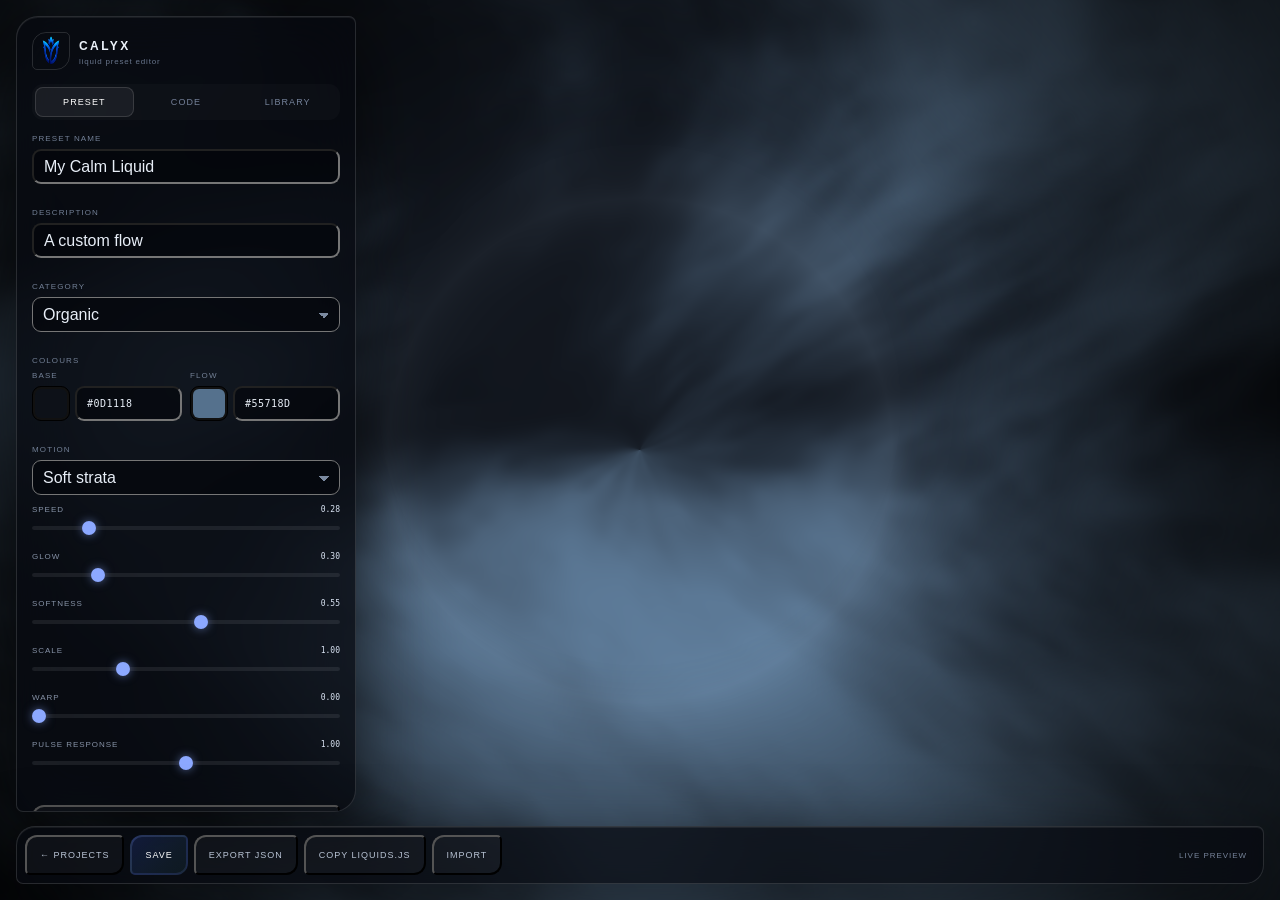
==== commit d1605785: "Update editor.html" ====
--- a/editor.html
+++ b/editor.html
@@ -70,9 +70,7 @@
       overflow-y: auto;
       overflow-x: hidden;
       scrollbar-width: thin;
-      scrollbar-color: #ffffff30 transparent;
-      display: flex;
-      flex-direction: column
+      scrollbar-color: #ffffff30 transparent
     }
 
     .side::-webkit-scrollbar {
@@ -247,7 +245,8 @@
       border-radius: 9px;
       background: #111;
       padding: 2px;
-      cursor: pointer
+      cursor: pointer;
+      flex-shrink: 0
     }
 
     .colorWrap input[type=color]::-webkit-color-swatch-wrapper {
@@ -261,6 +260,7 @@
 
     .colorWrap input[type=text] {
       flex: 1;
+      min-width: 0;
       font-family: "SF Mono", Monaco, Menlo, Consolas, monospace;
       font-size: 10px;
       letter-spacing: .05em;
@@ -374,12 +374,6 @@
       border-radius: 8px 4px 8px 4px;
       font-size: 8px;
       letter-spacing: .08em
-    }
-
-    .btn.danger:hover {
-      background: #ff3b3b22;
-      border-color: #ff3b3b55;
-      color: #ffb0b0
     }
 
     /* ---------- CODE TAB ---------- */
@@ -726,14 +720,14 @@
             <label class="label">Base</label>
             <div class="colorWrap">
               <input id="a" type="color" value="#0d1118">
-              <input id="aHex" type="text" value="#0d1118" maxlength="7">
+              <input id="aHex" type="text" value="#0D1118" maxlength="7">
             </div>
           </div>
           <div>
             <label class="label">Flow</label>
             <div class="colorWrap">
               <input id="b" type="color" value="#55718d">
-              <input id="bHex" type="text" value="#55718d" maxlength="7">
+              <input id="bHex" type="text" value="#55718D" maxlength="7">
             </div>
           </div>
         </div>
@@ -811,11 +805,11 @@
     <!-- ============ CODE TAB ============ -->
     <div class="tab-panel" data-panel="code">
       <div class="codeHelp">
-        Write custom GLSL motion code. Set <code>v</code> to your result (0.0 – 1.0). Do not redeclare <code>v</code>.
+        Write custom GLSL motion code. Set <code>v</code> to your result (0.0 – 1.0).
         <details>
           <summary>Variables &amp; helpers</summary>
           <ul>
-            <li><b>p</b> — vec2 position, origin at centre</li>
+            <li><b>p</b> — vec2 position (origin centre)</li>
             <li><b>t</b> — float time × speed</li>
             <li><b>mouse</b> — vec2 mouse position</li>
             <li><b>d</b> — float distance from centre</li>
@@ -872,7 +866,7 @@
 
   <!-- ============================================================
        FRAGMENT SHADER
-       Custom code is injected at the placeholder // __CUSTOM_CODE__
+       Custom code is injected at // __CUSTOM_CODE__
        ============================================================ -->
   <script id="fs" type="x-shader/x-fragment">
     precision mediump float;
@@ -903,17 +897,14 @@
       float t = u_time * u_speed;
       float d = length(p);
 
-      // Mouse repulsion
       vec2 md = p - mouse;
       float mdist = length(md);
       if (mdist < .8) {
         p += normalize(md) * .055 * (1. - mdist / .8);
       }
 
-      // Global scale
       p *= u_scale;
 
-      // Global warp
       if (u_warp > 0.001) {
         p += vec2(fbm(p * 2. + t * .3), fbm(p * 2. + 5.3 + t * .25)) * u_warp * .3;
       }
@@ -1091,7 +1082,15 @@
       throw new Error("WebGL unavailable");
     }
 
+    // Shared geometry (one buffer for the fullscreen quad)
+    const quadBuf = gl.createBuffer();
+    gl.bindBuffer(gl.ARRAY_BUFFER, quadBuf);
+    gl.bufferData(gl.ARRAY_BUFFER,
+      new Float32Array([-1, -1, 1, -1, -1, 1, -1, 1, 1, -1, 1, 1]),
+      gl.STATIC_DRAW);
+
     let currentProgram = null;
+    let currentAttribPos = -1;
     let U = {};
 
     function compileShader(type, src) {
@@ -1106,7 +1105,7 @@
       return s;
     }
 
-    function buildShaderSource(customCode) {
+    function buildFragmentSource(customCode) {
       const base = $("fs").textContent;
       const useCustom = customCode && customCode.trim().length > 0;
       const injected = useCustom ? customCode : "v = fbm(p * 2.5 + t * 0.02);";
@@ -1115,7 +1114,7 @@
 
     function compileProgram(customCode) {
       const vsSrc = $("vs").textContent;
-      const fsSrc = buildShaderSource(customCode);
+      const fsSrc = buildFragmentSource(customCode);
 
       const vs = compileShader(gl.VERTEX_SHADER, vsSrc);
       const fs = compileShader(gl.FRAGMENT_SHADER, fsSrc);
@@ -1138,7 +1137,9 @@
     }
 
     function installProgram(prog) {
-      if (currentProgram) gl.deleteProgram(currentProgram);
+      if (currentProgram && currentProgram !== prog) {
+        gl.deleteProgram(currentProgram);
+      }
       currentProgram = prog;
       gl.useProgram(prog);
 
@@ -1158,15 +1159,10 @@
         pulseAmt: gl.getUniformLocation(prog, "u_pulseAmt")
       };
 
-      const buf = gl.createBuffer();
-      gl.bindBuffer(gl.ARRAY_BUFFER, buf);
-      gl.bufferData(gl.ARRAY_BUFFER,
-        new Float32Array([-1, -1, 1, -1, -1, 1, -1, 1, 1, -1, 1, 1]),
-        gl.STATIC_DRAW);
-
-      const pos = gl.getAttribLocation(prog, "a_position");
-      gl.enableVertexAttribArray(pos);
-      gl.vertexAttribPointer(pos, 2, gl.FLOAT, false, 0, 0);
+      gl.bindBuffer(gl.ARRAY_BUFFER, quadBuf);
+      currentAttribPos = gl.getAttribLocation(prog, "a_position");
+      gl.enableVertexAttribArray(currentAttribPos);
+      gl.vertexAttribPointer(currentAttribPos, 2, gl.FLOAT, false, 0, 0);
     }
 
     // ---------- Shader compilation control ----------
@@ -1202,20 +1198,12 @@
           showCodeError("Shader error:\n" + e.message);
           if (lastGoodProgram) {
             installProgram(lastGoodProgram);
-          } else {
-            // Absolute fallback
-            try {
-              const fallback = compileProgram("");
-              installProgram(fallback);
-              lastGoodProgram = fallback;
-            } catch (e2) {
-              console.error(e2);
-            }
+            currentProgram = lastGoodProgram;
           }
         }
       };
       if (immediate) run();
-      else compileTimer = setTimeout(run, 450);
+      else compileTimer = setTimeout(run, 400);
     }
 
     // ---------- Viewport ----------
@@ -1234,14 +1222,14 @@
     // ---------- Pointer ----------
     let mx = innerWidth / 2, my = innerHeight / 2;
     let tx = mx, ty = innerHeight - my;
-    let pulse = 0;
+    let pulseVal = 0;   // animation pulse (renamed to avoid clashing with the slider)
 
     addEventListener("pointermove", e => {
       tx = e.clientX * dpr;
       ty = (innerHeight - e.clientY) * dpr;
     }, { passive: true });
 
-    addEventListener("pointerdown", () => { pulse = 1; }, { passive: true });
+    addEventListener("pointerdown", () => { pulseVal = 1; }, { passive: true });
 
     // ---------- Preset getters / setters ----------
     function getPreset() {
@@ -1291,7 +1279,7 @@
       if (bEl && bHex) bHex.value = bEl.value.toUpperCase();
     }
 
-    // ---------- Color hex sync ----------
+    // ---------- Color sync ----------
     $("a").addEventListener("input", () => { $("aHex").value = $("a").value.toUpperCase(); });
     $("b").addEventListener("input", () => { $("bHex").value = $("b").value.toUpperCase(); });
 
@@ -1308,20 +1296,24 @@
     bindHexInput($("aHex"), $("a"));
     bindHexInput($("bHex"), $("b"));
 
-    // ---------- Slider + input listeners ----------
+    // ---------- Sliders ----------
     ["speed", "glow", "soft", "scale", "warp", "pulse"].forEach(id => {
       $(id).addEventListener("input", syncUI);
     });
 
-    // ---------- Motion changes recompile ----------
+    // ---------- Motion ----------
     $("motion").addEventListener("change", () => {
       if (+$("motion").value === -1) {
         switchTab("code");
-      }
-      rebuildShader(false);
+        // If the code area is empty, seed it with the default template
+        if (!$("customCode").value.trim()) {
+          $("customCode").value = DEFAULT_TEMPLATE;
+        }
+      }
+      rebuildShader(true);
     });
 
-    // ---------- Custom code auto-compile (debounced) ----------
+    // ---------- Custom code ----------
     $("customCode").addEventListener("input", () => {
       if (+$("motion").value === -1) rebuildShader(false);
     });
@@ -1361,7 +1353,7 @@
 for (int x = -1; x <= 1; x++) {
   for (int y = -1; y <= 1; y++) {
     vec2 n = vec2(float(x), float(y));
-    vec2 pt = hash(i + n) * vec2(0.5) + vec2(0.5);
+    vec2 pt = vec2(hash(i + n), hash(i + n + 7.7)) * vec2(0.6) + vec2(0.2);
     float dd = length(f - n - pt);
     minD = min(minD, dd);
   }
@@ -1381,11 +1373,10 @@
           const needsNewline = ta.value.length > 0 && !ta.value.endsWith("\n");
           ta.value += (needsNewline ? "\n\n" : "") + code;
         }
-        // Auto-select custom motion if not already
         if (+$("motion").value !== -1) {
           $("motion").value = "-1";
         }
-        rebuildShader(false);
+        rebuildShader(true);
         ta.focus();
       });
     });
@@ -1399,7 +1390,7 @@
 q.x += sin(q.y * 5.0 + t * 0.5) * 0.15;
 v = fbm(q + vec2(t * 0.05, -t * 0.03));`;
 
-    // ---------- Library (saved presets) ----------
+    // ---------- Library ----------
     function renderSaved() {
       const arr = JSON.parse(localStorage.getItem("calyx.presets") || "[]");
       const box = $("saved");
@@ -1420,7 +1411,8 @@
 
         const info = document.createElement("div");
         info.className = "pInfo";
-        info.innerHTML = `<b>${escapeStr(o.name)}</b><small>${escapeStr(o.cat || "organic")} · ${o.motion === -1 ? "custom" : "motion " + o.motion}</small>`;
+        const motionLabel = o.motion === -1 ? "custom" : "motion " + o.motion;
+        info.innerHTML = `<b>${escapeStr(o.name)}</b><small>${escapeStr(o.cat || "organic")} · ${motionLabel}</small>`;
 
         const del = document.createElement("button");
         del.className = "pDel";
@@ -1446,7 +1438,7 @@
       });
     }
 
-    // ---------- Save / Export / Import ----------
+    // ---------- Save ----------
     $("save").addEventListener("click", () => {
       const o = getPreset();
       const arr = JSON.parse(localStorage.getItem("calyx.presets") || "[]");
@@ -1459,6 +1451,7 @@
       toast("Saved " + o.name, "success");
     });
 
+    // ---------- Export JSON ----------
     $("export").addEventListener("click", () => {
       const o = getPreset();
       const json = JSON.stringify(o, null, 2);
@@ -1472,7 +1465,7 @@
       toast("Exported JSON", "success");
     });
 
-    // ---------- Copy as liquids.js entry ----------
+    // ---------- Copy liquids.js entry ----------
     function buildLiquidJsEntry(p) {
       const props = [
         `name: "${escapeStr(p.name)}"`,
@@ -1502,17 +1495,24 @@
         setStatus("COPIED", "success");
         toast("liquids.js entry copied", "success");
       } catch (e) {
-        // Fallback
         const ta = document.createElement("textarea");
         ta.value = code;
+        ta.style.position = "fixed";
+        ta.style.opacity = "0";
         document.body.appendChild(ta);
         ta.select();
-        try { document.execCommand("copy"); toast("liquids.js entry copied", "success"); }
-        catch (e2) { toast("Copy failed — check console", "error"); console.log(code); }
+        try {
+          document.execCommand("copy");
+          toast("liquids.js entry copied", "success");
+        } catch (e2) {
+          toast("Copy failed — check console", "error");
+          console.log(code);
+        }
         document.body.removeChild(ta);
       }
     });
 
+    // ---------- Import ----------
     $("import").addEventListener("click", () => $("file").click());
 
     $("file").addEventListener("change", (e) => {
@@ -1539,4 +1539,120 @@
 
     // ---------- Randomize ----------
     const ADJ = ["Silent", "Velvet", "Frozen", "Molten", "Ancient", "Neon", "Hollow", "Lucid", "Crimson", "Verdant", "Cosmic", "Fractured", "Gentle", "Wild", "Electric", "Drifting", "Deep", "Pale"];
-    const NOUN = ["Tide", "Ember", "Bloom", "Vortex", "Drift", "Veil", "Pulse", "Current", "Haze", "Mirror", "Spiral
+    const NOUN = ["Tide", "Ember", "Bloom", "Vortex", "Drift", "Veil", "Pulse", "Current", "Haze", "Mirror", "Spiral", "Ash", "Rain", "Stone", "Vapor", "Shard", "Bloom", "Hush"];
+
+    function rand(min, max) { return min + Math.random() * (max - min); }
+    function randInt(min, max) { return Math.floor(rand(min, max + 1)); }
+
+    function randomHex(light) {
+      // Generate a hex colour, biased dark for base, brighter for accent
+      const c = () => Math.floor(Math.random() * 256);
+      if (light) {
+        // accented colour: brighter channel
+        let r = c(), g = c(), b = c();
+        const m = Math.max(r, g, b);
+        if (m < 140) { r += 60; g += 60; b += 60; }
+        return "#" + [r, g, b].map(x => clamp(x, 0, 255).toString(16).padStart(2, "0")).join("");
+      } else {
+        // dark base
+        return "#" + [c() * 0.25, c() * 0.25, c() * 0.3]
+          .map(x => Math.floor(x).toString(16).padStart(2, "0")).join("");
+      }
+    }
+
+    $("randomize").addEventListener("click", () => {
+      const adj = ADJ[randInt(0, ADJ.length - 1)];
+      const noun = NOUN[randInt(0, NOUN.length - 1)];
+      const cats = ["organic", "energy", "matter", "strange"];
+      const descBits = ["flow", "drift", "current", "surface", "motion", "field", "wave", "haze"];
+      const desc = "A " + descBits[randInt(0, descBits.length - 1)] + " of " + adj.toLowerCase() + " " + noun.toLowerCase();
+
+      const presets = [
+        { name: adj + " " + noun, desc, cat: cats[randInt(0, 3)] },
+      ];
+
+      $("name").value = adj + " " + noun;
+      $("desc").value = desc;
+      $("cat").value = cats[randInt(0, 3)];
+      $("a").value = randomHex(false);
+      $("b").value = randomHex(true);
+      $("motion").value = randInt(0, 31);
+      $("speed").value = rand(0.15, 0.9).toFixed(2);
+      $("glow").value = rand(0.15, 1.0).toFixed(2);
+      $("soft").value = rand(0.2, 0.85).toFixed(2);
+      $("scale").value = rand(0.6, 1.8).toFixed(2);
+      $("warp").value = Math.random() < 0.4 ? rand(0.05, 0.6).toFixed(2) : "0.00";
+      $("pulse").value = rand(0.5, 1.6).toFixed(2);
+
+      syncUI();
+      rebuildShader(true);
+      toast("Randomized: " + $("name").value, "success");
+    });
+
+    // ---------- Render loop ----------
+    let frameCount = 0;
+    let lastTime = 0;
+
+    function frame(t) {
+      // Throttle to ~60fps using a minimum delta
+      const dt = t - lastTime;
+      if (dt < 14) {
+        requestAnimationFrame(frame);
+        return;
+      }
+      lastTime = t;
+      frameCount++;
+
+      mx += (tx - mx) * 0.08;
+      my += (ty - my) * 0.08;
+      pulseVal *= 0.92;
+
+      const o = getPreset();
+
+      gl.uniform2f(U.res, W, H);
+      gl.uniform2f(U.mouse, mx, my);
+      gl.uniform1f(U.time, t * 0.001);
+      gl.uniform1i(U.motion, o.motion);
+      gl.uniform1f(U.pulse, pulseVal);
+      gl.uniform3fv(U.a, rgb(o.a));
+      gl.uniform3fv(U.b, rgb(o.b));
+      gl.uniform1f(U.speed, o.speed);
+      gl.uniform1f(U.soft, o.soft);
+      gl.uniform1f(U.glow, o.glow);
+      gl.uniform1f(U.scale, o.scale);
+      gl.uniform1f(U.warp, o.warp);
+      gl.uniform1f(U.pulseAmt, o.pulse);
+
+      gl.drawArrays(gl.TRIANGLES, 0, 6);
+      requestAnimationFrame(frame);
+    }
+
+    // ---------- Init ----------
+    syncUI();
+    renderSaved();
+    rebuildShader(true);  // compile initial program
+
+    // If motion is -1 (custom) with empty code, seed with the template
+    if (+$("motion").value === -1 && !$("customCode").value.trim()) {
+      $("customCode").value = DEFAULT_TEMPLATE;
+    }
+
+    requestAnimationFrame(frame);
+
+    // ---------- Keyboard shortcuts ----------
+    addEventListener("keydown", e => {
+      if (e.target.tagName === "INPUT" || e.target.tagName === "TEXTAREA" || e.target.tagName === "SELECT") return;
+
+      if ((e.ctrlKey || e.metaKey) && e.key === "s") {
+        e.preventDefault();
+        $("save").click();
+      }
+      if ((e.ctrlKey || e.metaKey) && e.key === "e") {
+        e.preventDefault();
+        $("export").click();
+      }
+    });
+  </script>
+</body>
+
+</html>
